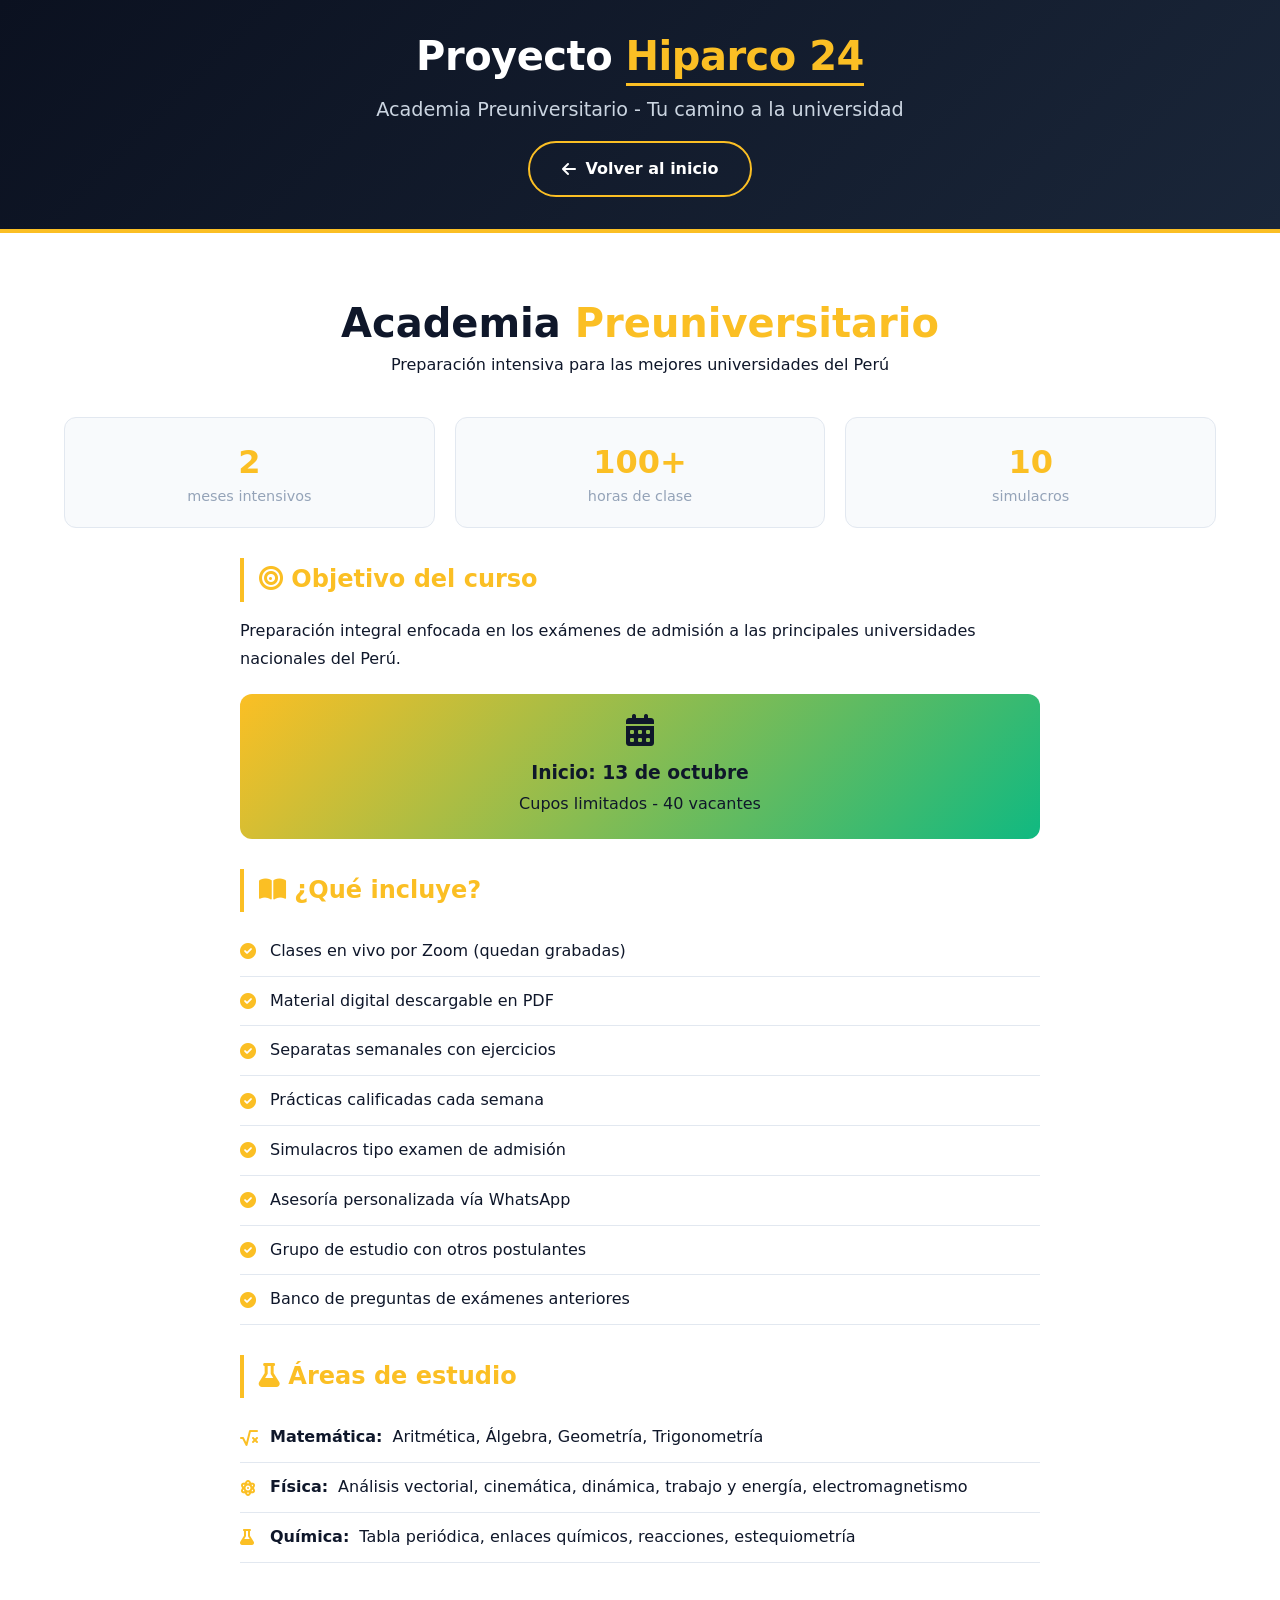
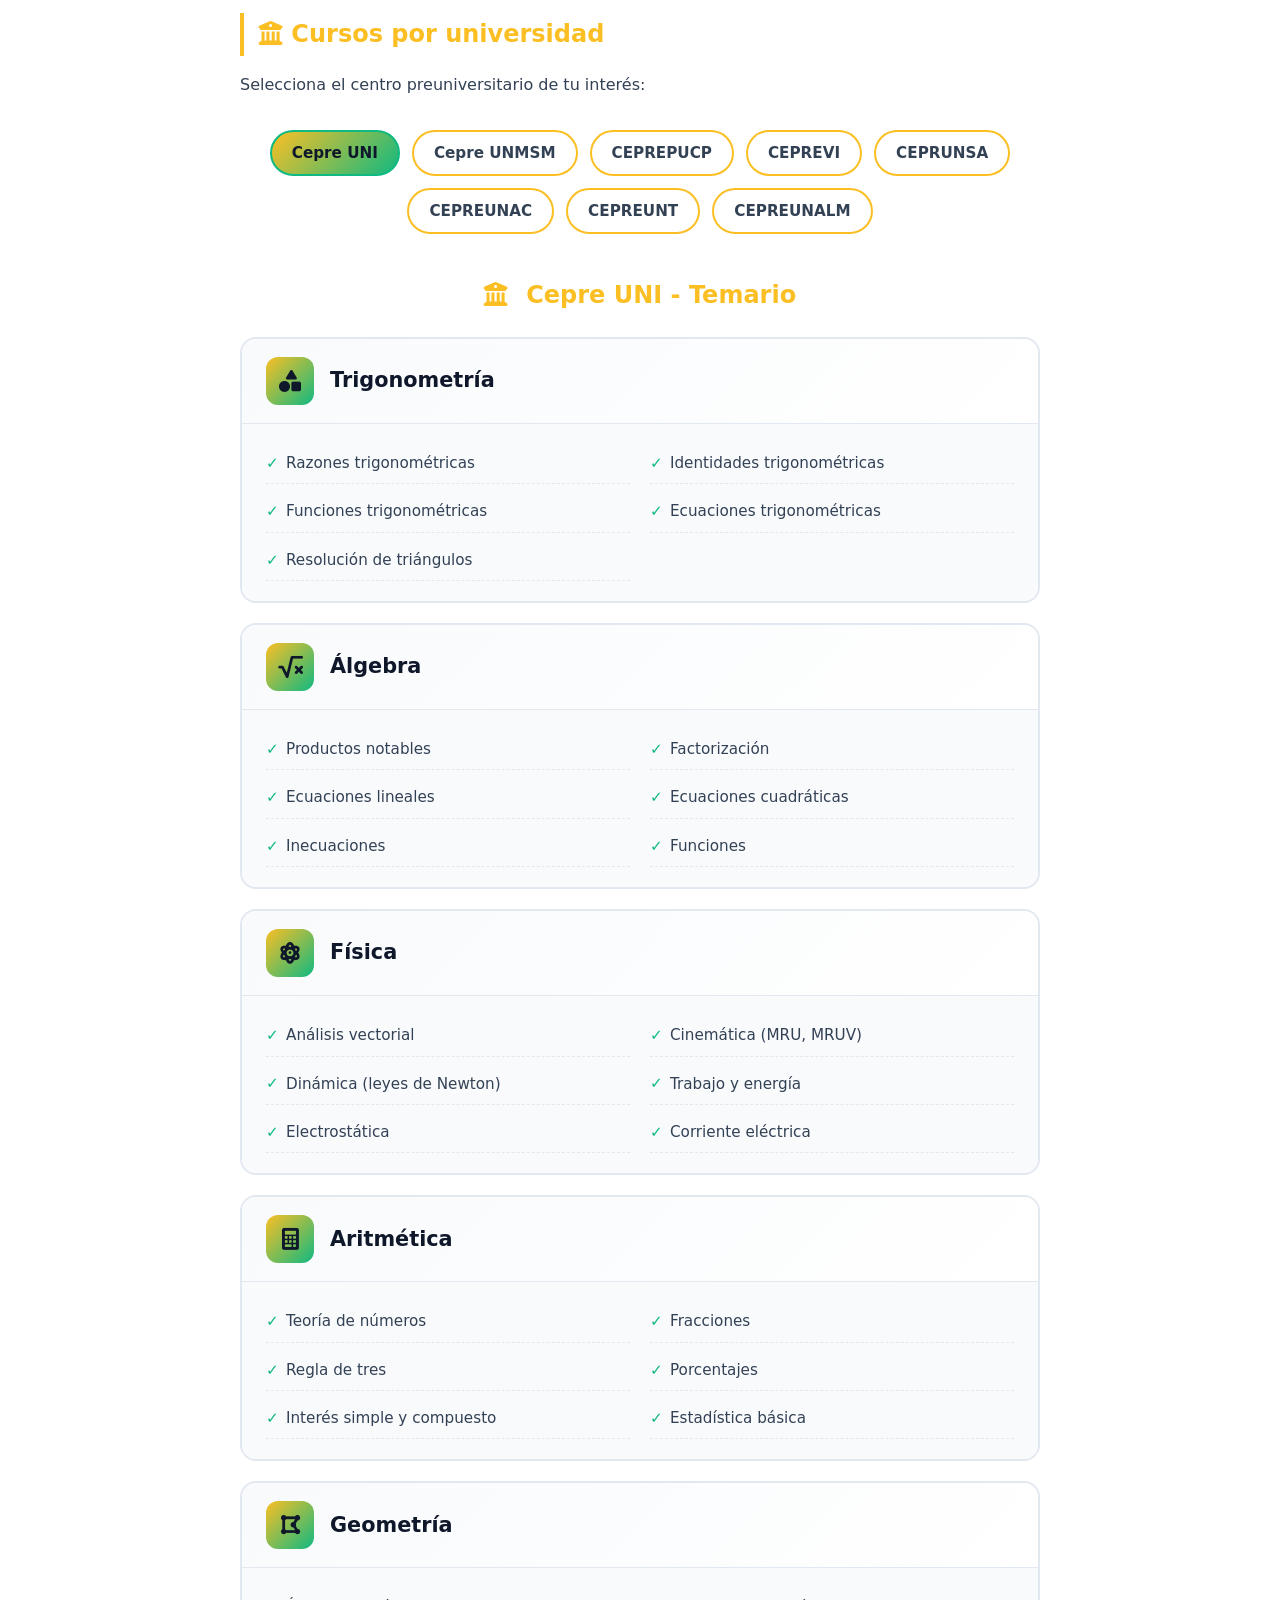
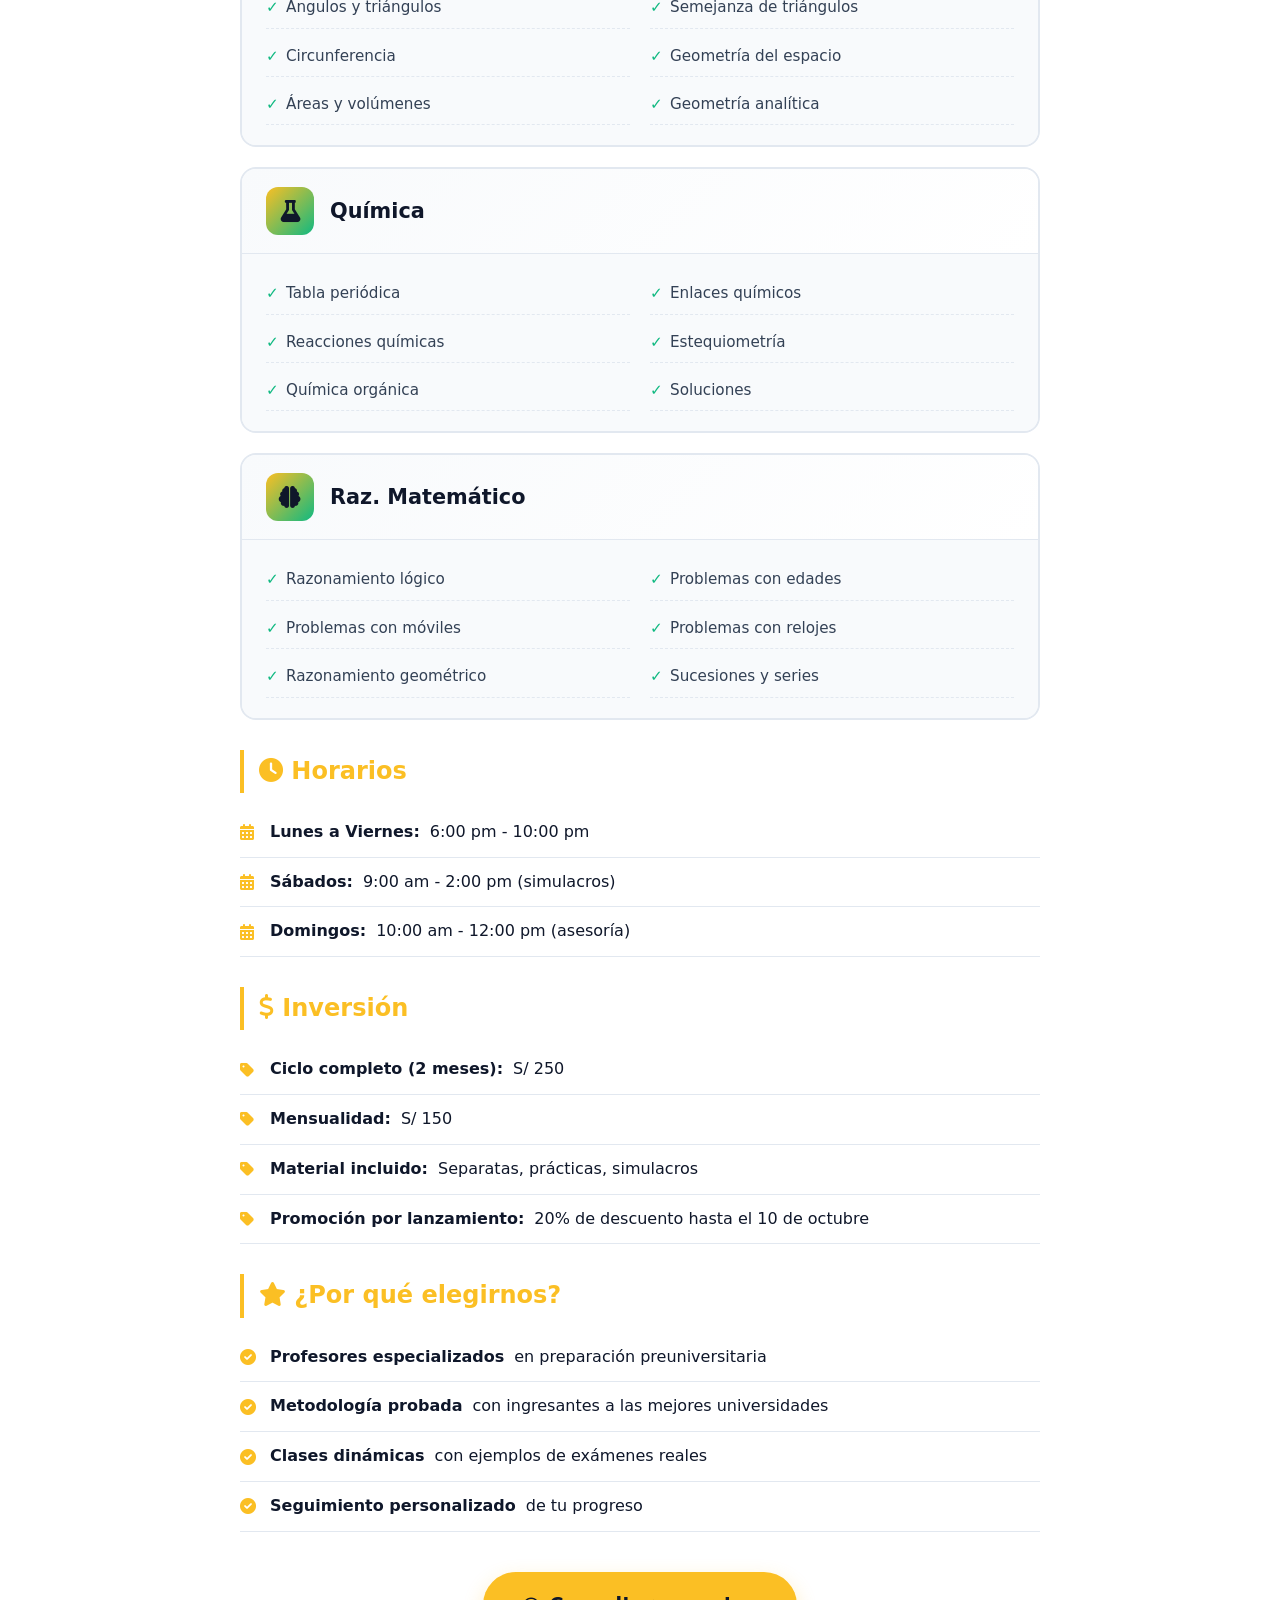
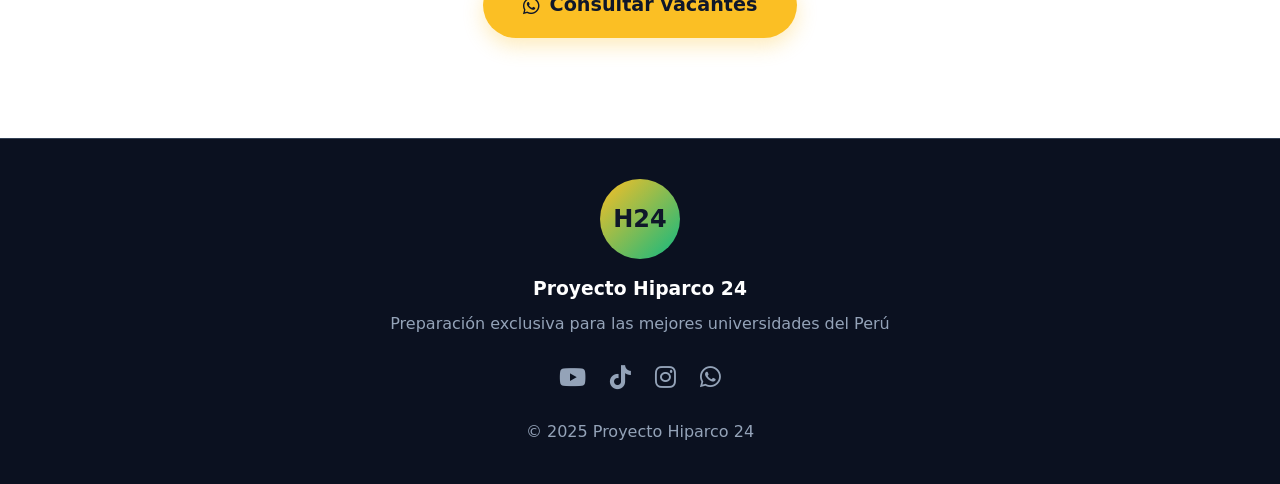
==== academia-preuniversitario.html @ 8dbaaee2 "Update academia-preuniversitario.html" ====
<!DOCTYPE html>
<html lang="es">
<head>
    <meta charset="UTF-8">
    <meta name="viewport" content="width=device-width, initial-scale=1.0">
    <title>Academia Preuniversitario - Proyecto Hiparco 24</title>
    <link rel="stylesheet" href="https://cdnjs.cloudflare.com/ajax/libs/font-awesome/6.0.0-beta3/css/all.min.css">
    <link rel="stylesheet" href="styles.css">
    <style>
        .course-detail {
            padding: 60px 0;
            background: white;
        }
        
        .course-header {
            text-align: center;
            margin-bottom: 40px;
        }
        
        .course-header h1 {
            font-size: 2.5rem;
            color: var(--dark-bg);
        }
        
        .course-header h1 span {
            color: var(--primary);
        }
        
        .course-content {
            max-width: 800px;
            margin: 0 auto;
            line-height: 1.8;
        }
        
        .course-content h2 {
            color: var(--primary);
            margin: 30px 0 15px;
            border-left: 4px solid var(--primary);
            padding-left: 15px;
        }
        
        .course-content ul {
            list-style: none;
            padding: 0;
        }
        
        .course-content li {
            padding: 10px 0;
            border-bottom: 1px solid var(--border);
            display: flex;
            align-items: center;
            gap: 10px;
        }
        
        .course-content li i {
            color: var(--primary);
            width: 20px;
        }
        
        .stats-grid {
            display: grid;
            grid-template-columns: repeat(3, 1fr);
            gap: 20px;
            margin: 30px 0;
            text-align: center;
        }
        
        .stat-item {
            background: var(--light-bg);
            padding: 20px;
            border-radius: 12px;
            border: 1px solid var(--border);
        }
        
        .stat-number {
            font-size: 2rem;
            font-weight: 700;
            color: var(--primary);
        }
        
        .stat-label {
            color: var(--text-light);
            font-size: 0.9rem;
        }
        
        .highlight-box {
            background: linear-gradient(135deg, var(--primary) 0%, var(--secondary) 100%);
            color: var(--dark-bg);
            padding: 20px;
            border-radius: 12px;
            margin: 20px 0;
            text-align: center;
        }
        
        .highlight-box i {
            font-size: 2rem;
            margin-bottom: 10px;
        }

        /* ===== BOTONES DE UNIVERSIDADES ===== */
        .university-tabs {
            display: flex;
            flex-wrap: wrap;
            justify-content: center;
            gap: 12px;
            margin-bottom: 40px;
        }

        .uni-btn {
            background: transparent;
            border: 2px solid var(--primary);
            color: var(--text-dark);
            padding: 12px 20px;
            border-radius: 40px;
            font-weight: 600;
            font-size: 0.95rem;
            cursor: pointer;
            transition: var(--transition);
        }

        .uni-btn:hover {
            background: var(--primary);
            color: var(--dark-bg);
            transform: translateY(-2px);
        }

        .uni-btn.active {
            background: linear-gradient(135deg, var(--primary), var(--secondary));
            border-color: var(--secondary);
            color: var(--dark-bg);
        }

        /* ===== CONTENEDORES DE CURSOS POR UNIVERSIDAD ===== */
        .cursos-uni {
            display: none;
        }

        .cursos-uni.active {
            display: block;
            animation: fadeIn 0.5s ease;
        }

        @keyframes fadeIn {
            from { opacity: 0; transform: translateY(10px); }
            to { opacity: 1; transform: translateY(0); }
        }

        .uni-title {
            color: var(--primary);
            margin-bottom: 20px;
            font-size: 1.5rem;
            text-align: center;
        }

        .uni-title i {
            margin-right: 10px;
        }

        /* ===== ESTILOS PARA CURSOS EXPANDIDOS (SIN HOVER) ===== */
        .curso-expandido {
            background: white;
            border-radius: 16px;
            margin-bottom: 20px;
            border: 2px solid var(--border);
            overflow: hidden;
            transition: var(--transition);
        }

        .curso-expandido:hover {
            border-color: var(--primary);
            box-shadow: 0 10px 15px -3px rgba(251, 191, 36, 0.2);
        }

        .curso-header {
            background: linear-gradient(135deg, var(--light-bg), white);
            padding: 18px 24px;
            display: flex;
            align-items: center;
            gap: 16px;
            border-bottom: 1px solid var(--border);
        }

        .curso-header .curso-icon {
            background: linear-gradient(135deg, var(--primary), var(--secondary));
            color: var(--dark-bg);
            width: 48px;
            height: 48px;
            border-radius: 12px;
            display: flex;
            align-items: center;
            justify-content: center;
            font-size: 22px;
        }

        .curso-header h4 {
            font-size: 1.3rem;
            font-weight: 700;
            color: var(--dark-bg);
            margin: 0;
            flex-grow: 1;
        }

        .temas-lista {
            padding: 20px 24px;
            background: var(--light-bg);
        }

        .temas-lista ul {
            display: grid;
            grid-template-columns: repeat(auto-fill, minmax(250px, 1fr));
            gap: 8px 20px;
            list-style: none;
            padding: 0;
            margin: 0;
        }

        .temas-lista li {
            padding: 6px 0;
            color: var(--text-dark);
            font-size: 0.95rem;
            border-bottom: 1px dashed var(--border);
            position: relative;
            padding-left: 20px;
        }

        .temas-lista li::before {
            content: "✓";
            color: var(--secondary);
            position: absolute;
            left: 0;
            font-weight: bold;
        }

        .temas-lista li:hover {
            color: var(--primary);
            padding-left: 25px;
        }

        /* Responsive */
        @media (max-width: 768px) {
            .temas-lista ul {
                grid-template-columns: 1fr;
            }
            
            .curso-header {
                padding: 15px 18px;
            }
            
            .curso-header h4 {
                font-size: 1.1rem;
            }
            
            .uni-btn {
                padding: 8px 12px;
                font-size: 0.85rem;
            }
        }
    </style>
</head>
<body>
    <header class="header">
        <div class="container header-content">
            <h1>Proyecto <span>Hiparco 24</span></h1>
            <p>Academia Preuniversitario - Tu camino a la universidad</p>
            <a href="index.html" class="btn btn-outline"><i class="fas fa-arrow-left"></i> Volver al inicio</a>
        </div>
    </header>

    <section class="course-detail">
        <div class="container">
            <div class="course-header">
                <h1>Academia <span>Preuniversitario</span></h1>
                <p>Preparación intensiva para las mejores universidades del Perú</p>
            </div>
            
            <div class="stats-grid">
                <div class="stat-item">
                    <div class="stat-number">2</div>
                    <div class="stat-label">meses intensivos</div>
                </div>
                <div class="stat-item">
                    <div class="stat-number">100+</div>
                    <div class="stat-label">horas de clase</div>
                </div>
                <div class="stat-item">
                    <div class="stat-number">10</div>
                    <div class="stat-label">simulacros</div>
                </div>
            </div>
            
            <div class="course-content">
                <h2><i class="fas fa-bullseye"></i> Objetivo del curso</h2>
                <p>Preparación integral enfocada en los exámenes de admisión a las principales universidades nacionales del Perú.</p>
                
                <div class="highlight-box">
                    <i class="fas fa-calendar-alt"></i>
                    <h3>Inicio: 13 de octubre</h3>
                    <p>Cupos limitados - 40 vacantes</p>
                </div>
                
                <h2><i class="fas fa-book-open"></i> ¿Qué incluye?</h2>
                <ul>
                    <li><i class="fas fa-check-circle"></i> Clases en vivo por Zoom (quedan grabadas)</li>
                    <li><i class="fas fa-check-circle"></i> Material digital descargable en PDF</li>
                    <li><i class="fas fa-check-circle"></i> Separatas semanales con ejercicios</li>
                    <li><i class="fas fa-check-circle"></i> Prácticas calificadas cada semana</li>
                    <li><i class="fas fa-check-circle"></i> Simulacros tipo examen de admisión</li>
                    <li><i class="fas fa-check-circle"></i> Asesoría personalizada vía WhatsApp</li>
                    <li><i class="fas fa-check-circle"></i> Grupo de estudio con otros postulantes</li>
                    <li><i class="fas fa-check-circle"></i> Banco de preguntas de exámenes anteriores</li>
                </ul>
                
                <h2><i class="fas fa-flask"></i> Áreas de estudio</h2>
                <ul>
                    <li><i class="fas fa-square-root-alt"></i> <strong>Matemática:</strong> Aritmética, Álgebra, Geometría, Trigonometría</li>
                    <li><i class="fas fa-atom"></i> <strong>Física:</strong> Análisis vectorial, cinemática, dinámica, trabajo y energía, electromagnetismo</li>
                    <li><i class="fas fa-flask"></i> <strong>Química:</strong> Tabla periódica, enlaces químicos, reacciones, estequiometría</li>
                </ul>

                <!-- ===== CURSOS POR UNIVERSIDAD ===== -->
                <h2 style="margin-top: 50px;"><i class="fas fa-university"></i> Cursos por <span style="color: var(--primary);">universidad</span></h2>
                <p style="margin-bottom: 30px; color: var(--text-dark);">Selecciona el centro preuniversitario de tu interés:</p>

                <!-- Botones de universidades -->
                <div class="university-tabs">
                    <button class="uni-btn active" data-uni="uni">Cepre UNI</button>
                    <button class="uni-btn" data-uni="unsmsm">Cepre UNMSM</button>
                    <button class="uni-btn" data-uni="pucp">CEPREPUCP</button>
                    <button class="uni-btn" data-uni="vi">CEPREVI</button>
                    <button class="uni-btn" data-uni="unsa">CEPRUNSA</button>
                    <button class="uni-btn" data-uni="unac">CEPREUNAC</button>
                    <button class="uni-btn" data-uni="unt">CEPREUNT</button>
                    <button class="uni-btn" data-uni="unal">CEPREUNALM</button>
                </div>

                <!-- Contenedor de cursos generado por JavaScript -->
                <div id="cursos-container"></div>

                <!-- HORARIOS -->
                <h2><i class="fas fa-clock"></i> Horarios</h2>
                <ul>
                    <li><i class="fas fa-calendar-alt"></i> <strong>Lunes a Viernes:</strong> 6:00 pm - 10:00 pm</li>
                    <li><i class="fas fa-calendar-alt"></i> <strong>Sábados:</strong> 9:00 am - 2:00 pm (simulacros)</li>
                    <li><i class="fas fa-calendar-alt"></i> <strong>Domingos:</strong> 10:00 am - 12:00 pm (asesoría)</li>
                </ul>
                
                <h2><i class="fas fa-dollar-sign"></i> Inversión</h2>
                <ul>
                    <li><i class="fas fa-tag"></i> <strong>Ciclo completo (2 meses):</strong> S/ 250</li>
                    <li><i class="fas fa-tag"></i> <strong>Mensualidad:</strong> S/ 150</li>
                    <li><i class="fas fa-tag"></i> <strong>Material incluido:</strong> Separatas, prácticas, simulacros</li>
                    <li><i class="fas fa-tag"></i> <strong>Promoción por lanzamiento:</strong> 20% de descuento hasta el 10 de octubre</li>
                </ul>
                
                <h2><i class="fas fa-star"></i> ¿Por qué elegirnos?</h2>
                <ul>
                    <li><i class="fas fa-check-circle"></i> <strong>Profesores especializados</strong> en preparación preuniversitaria</li>
                    <li><i class="fas fa-check-circle"></i> <strong>Metodología probada</strong> con ingresantes a las mejores universidades</li>
                    <li><i class="fas fa-check-circle"></i> <strong>Clases dinámicas</strong> con ejemplos de exámenes reales</li>
                    <li><i class="fas fa-check-circle"></i> <strong>Seguimiento personalizado</strong> de tu progreso</li>
                </ul>
                
                <div style="text-align: center; margin: 40px 0;">
                    <a href="#" id="contactBtn" class="btn btn-primary" style="padding: 16px 40px; font-size: 1.2rem;">
                        <i class="fab fa-whatsapp"></i> Consultar vacantes
                    </a>
                </div>
            </div>
        </div>
    </section>

    <footer class="footer">
        <div class="container">
            <div class="footer-logo">H24</div>
            <h3 style="color: white; margin-bottom: 8px;">Proyecto Hiparco 24</h3>
            <p>Preparación exclusiva para las mejores universidades del Perú</p>
            <div class="social">
                <a href="https://www.youtube.com/@ProyectoHiparco24/featured" target="_blank"><i class="fab fa-youtube"></i></a>
                <a href="#"><i class="fab fa-tiktok"></i></a>
                <a href="#"><i class="fab fa-instagram"></i></a>
                <a href="#"><i class="fab fa-whatsapp"></i></a>
            </div>
            <p style="margin-top: 24px;">&copy; 2025 Proyecto Hiparco 24</p>
        </div>
    </footer>

    <script>
        // ===== DATOS DE LAS UNIVERSIDADES =====
const universidades = {
    uni: {
        nombre: "Cepre UNI",
        cursos: {
            trigonometria: [
                { nombre: "Razones trigonométricas", link: "" },
                { nombre: "Identidades trigonométricas", link: "" },
                { nombre: "Funciones trigonométricas", link: "" },
                { nombre: "Ecuaciones trigonométricas", link: "" },
                { nombre: "Resolución de triángulos", link: "" }
            ],
            algebra: [
                { nombre: "Productos notables", link: "" },
                { nombre: "Factorización", link: "" },
                { nombre: "Ecuaciones lineales", link: "" },
                { nombre: "Ecuaciones cuadráticas", link: "" },
                { nombre: "Inecuaciones", link: "" },
                { nombre: "Funciones", link: "" }
            ],
            fisica: [
                { nombre: "Análisis vectorial", link: "" },
                { nombre: "Cinemática (MRU, MRUV)", link: "" },
                { nombre: "Dinámica (leyes de Newton)", link: "" },
                { nombre: "Trabajo y energía", link: "" },
                { nombre: "Electrostática", link: "" },
                { nombre: "Corriente eléctrica", link: "" }
            ],
            aritmetica: [
                { nombre: "Teoría de números", link: "" },
                { nombre: "Fracciones", link: "" },
                { nombre: "Regla de tres", link: "" },
                { nombre: "Porcentajes", link: "" },
                { nombre: "Interés simple y compuesto", link: "" },
                { nombre: "Estadística básica", link: "" }
            ],
            geometria: [
                { nombre: "Ángulos y triángulos", link: "" },
                { nombre: "Semejanza de triángulos", link: "" },
                { nombre: "Circunferencia", link: "" },
                { nombre: "Geometría del espacio", link: "" },
                { nombre: "Áreas y volúmenes", link: "" },
                { nombre: "Geometría analítica", link: "" }
            ],
            quimica: [
                { nombre: "Tabla periódica", link: "" },
                { nombre: "Enlaces químicos", link: "" },
                { nombre: "Reacciones químicas", link: "" },
                { nombre: "Estequiometría", link: "" },
                { nombre: "Química orgánica", link: "" },
                { nombre: "Soluciones", link: "" }
            ],
            razonamiento: [
                { nombre: "Razonamiento lógico", link: "" },
                { nombre: "Problemas con edades", link: "" },
                { nombre: "Problemas con móviles", link: "" },
                { nombre: "Problemas con relojes", link: "" },
                { nombre: "Razonamiento geométrico", link: "" },
                { nombre: "Sucesiones y series", link: "" }
            ]
        }
    },
    unsmsm: {
        nombre: "Cepre UNMSM",
        cursos: {
            trigonometria: [
                { nombre: "Ángulo Trigonométrico", link: "https://youtu.be/07rkZDL_pdw?si=pCQdCNh847FSXtev" },
                { nombre: "Sistemas de medición angular", link: "https://chat.deepseek.com/a/chat/s/070c71c5-a737-495d-9d7d-77933408d8e6" },
                { nombre: "Conversión entre sistemas de medición angular", link: "" },
                { nombre: "Longitud de arco", link: "" },
                { nombre: "Área de un sector circular", link: "" },
                { nombre: "Número de vueltas de una rueda", link: "" },
                { nombre: "Poleas y engranajes", link: "" },
                { nombre: "Razones trigonométricas de ángulos agudos", link: "" },
                { nombre: "Resoluciones de triángulos rectángulos", link: "" },
                { nombre: "Área de una región triangular", link: "" },
                { nombre: "Razones Trigonométricas de ángulos notables", link: "" },
                { nombre: "Razones Trigonométricas de ángulos aproximados", link: "" },
                { nombre: "Propiedades de las Razones Trigonométricas", link: "" },
                { nombre: "Razones Trigonométricas de ángulos de cualquier magnitud", link: "" },
                { nombre: "Signos de las Razones Trigonométricas", link: "" },
                { nombre: "Propiedades de los Ángulos Coterminales", link: "" },
                { nombre: "Razones Trigonométricas de ángulos cuadrantales", link: "" },
                { nombre: "Reducción al primer cuadrante", link: "" },
                { nombre: "Razones Trigonométricas de ángulos negativos", link: "" },
                { nombre: "Razones Trigonométricas de ángulo doble", link: "" },
                { nombre: "Razones Trigonométricas de ángulo mitad", link: "" },
                { nombre: "Razones Trigonométricas de ángulo tiple", link: "" },
                { nombre: "Razones Trigonométricas de ángulos compuestos", link: "" },
                { nombre: "Transformaciones Trigonométricas", link: "" },
                { nombre: "Ecuaciones Trigonométricas", link: "" },
                { nombre: "Resolución de Triángulos Oblicuángulos", link: "" },
                { nombre: "Ángulos Verticales", link: "" },
                { nombre: "Ángulos Horizontales", link: "" },
                { nombre: "Puntos Cardinales", link: "" },
                { nombre: "Circunferencia Trigonométrica", link: "" },
                { nombre: "Ecuación de la Circunferencia", link: "" },
                { nombre: "Funciones Trigonométricas", link: "" },
                { nombre: "Funciones Trigonométricas Inversas", link: "" },
                { nombre: "Parábola", link: "" },
                { nombre: "Elipse", link: "" },
                { nombre: "Hipérbola", link: "" }
            ],
            algebra: [
                { nombre: "Leyes de Exponentes", link: "" },
                { nombre: "Expresiones Algebraicas", link: "" },
                { nombre: "Polinomios", link: "" },
                { nombre: "Potenciación", link: "" },
                { nombre: "Radicación", link: "" },
                { nombre: "Factorización", link: "" },
                { nombre: "Números Reales", link: "" },
                { nombre: "Racionalización", link: "" },
                { nombre: "Productos Notables", link: "" },
                { nombre: "División de Polinomios", link: "" },
                { nombre: "Teorema del Residuo", link: "" },
                { nombre: "Ecuaciones de Primer Grado", link: "" },
                { nombre: "Sistema de Ecuaciones Lineales", link: "" },
                { nombre: "Planteo de Ecuaciones de Primer Grado", link: "" },
                { nombre: "Ecuaciones de Segundo Grado", link: "" },
                { nombre: "Planteo de Ecuaciones de Segundo Grado", link: "" },
                { nombre: "Inecuaciones Lineales", link: "" },
                { nombre: "Inecuaciones de segundo grado", link: "" },
                { nombre: "Sistema de Ecuaciones Lineales de 2 variables", link: "" },
                { nombre: "Valor Absoluto", link: "" },
                { nombre: "Cocientes Notables", link: "" },
                { nombre: "Ecuaciones polinómicas", link: "" },
                { nombre: "Matrices", link: "" },
                { nombre: "Determinantes", link: "" },
                { nombre: "Método de Cramer", link: "" },
                { nombre: "Sistema de Ecuaciones Lineales de 3 variables", link: "" },
                { nombre: "Inecuaciones de Grado Superior", link: "" },
                { nombre: "Inecuaciones Fraccionarias", link: "" },
                { nombre: "Logaritmos", link: "" },
                { nombre: "Sistemas de Ecuaciones No Lineales", link: "" },
                { nombre: "Ecuaciones e inecuaciones logarítmicas", link: "" },
                { nombre: "Ecuaciones e inecuaciones exponenciales", link: "" },
                { nombre: "Programación Lineal", link: "" },
                { nombre: "Relaciones", link: "" },
                { nombre: "Funciones", link: "" },
                { nombre: "Números Complejos", link: "" }
            ],
            fisica: [
                { nombre: "Análisis vectorial", link: "" },
                { nombre: "Cinemática (MRU, MRUV)", link: "" },
                { nombre: "Dinámica (leyes de Newton)", link: "" },
                { nombre: "Trabajo y energía", link: "" },
                { nombre: "Electrostática", link: "" },
                { nombre: "Corriente eléctrica", link: "" }
            ],
            aritmetica: [
                { nombre: "Teoría de números", link: "" },
                { nombre: "Fracciones", link: "" },
                { nombre: "Regla de tres", link: "" },
                { nombre: "Porcentajes", link: "" },
                { nombre: "Interés simple y compuesto", link: "" },
                { nombre: "Estadística básica", link: "" }
            ],
            geometria: [
                { nombre: "Ángulos y triángulos", link: "" },
                { nombre: "Semejanza de triángulos", link: "" },
                { nombre: "Circunferencia", link: "" },
                { nombre: "Geometría del espacio", link: "" },
                { nombre: "Áreas y volúmenes", link: "" },
                { nombre: "Geometría analítica", link: "" }
            ],
            quimica: [
                { nombre: "Tabla periódica", link: "" },
                { nombre: "Enlaces químicos", link: "" },
                { nombre: "Reacciones químicas", link: "" },
                { nombre: "Estequiometría", link: "" },
                { nombre: "Química orgánica", link: "" },
                { nombre: "Soluciones", link: "" }
            ],
            razonamiento: [
                { nombre: "Razonamiento lógico", link: "" },
                { nombre: "Problemas con edades", link: "" },
                { nombre: "Problemas con móviles", link: "" },
                { nombre: "Problemas con relojes", link: "" },
                { nombre: "Razonamiento geométrico", link: "" },
                { nombre: "Sucesiones y series", link: "" }
            ]
        }
    },
    pucp: {
        nombre: "CEPREPUCP",
        cursos: {
            trigonometria: [
                { nombre: "Razones trigonométricas", link: "" },
                { nombre: "Identidades trigonométricas", link: "" },
                { nombre: "Funciones trigonométricas", link: "" },
                { nombre: "Ecuaciones trigonométricas", link: "" },
                { nombre: "Resolución de triángulos", link: "" }
            ],
            algebra: [
                { nombre: "Productos notables", link: "" },
                { nombre: "Factorización", link: "" },
                { nombre: "Ecuaciones lineales", link: "" },
                { nombre: "Ecuaciones cuadráticas", link: "" },
                { nombre: "Inecuaciones", link: "" },
                { nombre: "Funciones", link: "" }
            ],
            fisica: [
                { nombre: "Análisis vectorial", link: "" },
                { nombre: "Cinemática (MRU, MRUV)", link: "" },
                { nombre: "Dinámica (leyes de Newton)", link: "" },
                { nombre: "Trabajo y energía", link: "" },
                { nombre: "Electrostática", link: "" },
                { nombre: "Corriente eléctrica", link: "" }
            ],
            aritmetica: [
                { nombre: "Teoría de números", link: "" },
                { nombre: "Fracciones", link: "" },
                { nombre: "Regla de tres", link: "" },
                { nombre: "Porcentajes", link: "" },
                { nombre: "Interés simple y compuesto", link: "" },
                { nombre: "Estadística básica", link: "" }
            ],
            geometria: [
                { nombre: "Ángulos y triángulos", link: "" },
                { nombre: "Semejanza de triángulos", link: "" },
                { nombre: "Circunferencia", link: "" },
                { nombre: "Geometría del espacio", link: "" },
                { nombre: "Áreas y volúmenes", link: "" },
                { nombre: "Geometría analítica", link: "" }
            ],
            quimica: [
                { nombre: "Tabla periódica", link: "" },
                { nombre: "Enlaces químicos", link: "" },
                { nombre: "Reacciones químicas", link: "" },
                { nombre: "Estequiometría", link: "" },
                { nombre: "Química orgánica", link: "" },
                { nombre: "Soluciones", link: "" }
            ],
            razonamiento: [
                { nombre: "Razonamiento lógico", link: "" },
                { nombre: "Problemas con edades", link: "" },
                { nombre: "Problemas con móviles", link: "" },
                { nombre: "Problemas con relojes", link: "" },
                { nombre: "Razonamiento geométrico", link: "" },
                { nombre: "Sucesiones y series", link: "" }
            ]
        }
    },
    vi: {
        nombre: "CEPREVI",
        cursos: {
            trigonometria: [
                { nombre: "Razones trigonométricas", link: "" },
                { nombre: "Identidades trigonométricas", link: "" },
                { nombre: "Funciones trigonométricas", link: "" },
                { nombre: "Ecuaciones trigonométricas", link: "" },
                { nombre: "Resolución de triángulos", link: "" }
            ],
            algebra: [
                { nombre: "Productos notables", link: "" },
                { nombre: "Factorización", link: "" },
                { nombre: "Ecuaciones lineales", link: "" },
                { nombre: "Ecuaciones cuadráticas", link: "" },
                { nombre: "Inecuaciones", link: "" },
                { nombre: "Funciones", link: "" }
            ],
            fisica: [
                { nombre: "Análisis vectorial", link: "" },
                { nombre: "Cinemática (MRU, MRUV)", link: "" },
                { nombre: "Dinámica (leyes de Newton)", link: "" },
                { nombre: "Trabajo y energía", link: "" },
                { nombre: "Electrostática", link: "" },
                { nombre: "Corriente eléctrica", link: "" }
            ],
            aritmetica: [
                { nombre: "Teoría de números", link: "" },
                { nombre: "Fracciones", link: "" },
                { nombre: "Regla de tres", link: "" },
                { nombre: "Porcentajes", link: "" },
                { nombre: "Interés simple y compuesto", link: "" },
                { nombre: "Estadística básica", link: "" }
            ],
            geometria: [
                { nombre: "Ángulos y triángulos", link: "" },
                { nombre: "Semejanza de triángulos", link: "" },
                { nombre: "Circunferencia", link: "" },
                { nombre: "Geometría del espacio", link: "" },
                { nombre: "Áreas y volúmenes", link: "" },
                { nombre: "Geometría analítica", link: "" }
            ],
            quimica: [
                { nombre: "Tabla periódica", link: "" },
                { nombre: "Enlaces químicos", link: "" },
                { nombre: "Reacciones químicas", link: "" },
                { nombre: "Estequiometría", link: "" },
                { nombre: "Química orgánica", link: "" },
                { nombre: "Soluciones", link: "" }
            ],
            razonamiento: [
                { nombre: "Razonamiento lógico", link: "" },
                { nombre: "Problemas con edades", link: "" },
                { nombre: "Problemas con móviles", link: "" },
                { nombre: "Problemas con relojes", link: "" },
                { nombre: "Razonamiento geométrico", link: "" },
                { nombre: "Sucesiones y series", link: "" }
            ]
        }
    },
    unsa: {
        nombre: "CEPRUNSA",
        cursos: {
            trigonometria: [
                { nombre: "Razones trigonométricas", link: "" },
                { nombre: "Identidades trigonométricas", link: "" },
                { nombre: "Funciones trigonométricas", link: "" },
                { nombre: "Ecuaciones trigonométricas", link: "" },
                { nombre: "Resolución de triángulos", link: "" }
            ],
            algebra: [
                { nombre: "Productos notables", link: "" },
                { nombre: "Factorización", link: "" },
                { nombre: "Ecuaciones lineales", link: "" },
                { nombre: "Ecuaciones cuadráticas", link: "" },
                { nombre: "Inecuaciones", link: "" },
                { nombre: "Funciones", link: "" }
            ],
            fisica: [
                { nombre: "Análisis vectorial", link: "" },
                { nombre: "Cinemática (MRU, MRUV)", link: "" },
                { nombre: "Dinámica (leyes de Newton)", link: "" },
                { nombre: "Trabajo y energía", link: "" },
                { nombre: "Electrostática", link: "" },
                { nombre: "Corriente eléctrica", link: "" }
            ],
            aritmetica: [
                { nombre: "Teoría de números", link: "" },
                { nombre: "Fracciones", link: "" },
                { nombre: "Regla de tres", link: "" },
                { nombre: "Porcentajes", link: "" },
                { nombre: "Interés simple y compuesto", link: "" },
                { nombre: "Estadística básica", link: "" }
            ],
            geometria: [
                { nombre: "Ángulos y triángulos", link: "" },
                { nombre: "Semejanza de triángulos", link: "" },
                { nombre: "Circunferencia", link: "" },
                { nombre: "Geometría del espacio", link: "" },
                { nombre: "Áreas y volúmenes", link: "" },
                { nombre: "Geometría analítica", link: "" }
            ],
            quimica: [
                { nombre: "Tabla periódica", link: "" },
                { nombre: "Enlaces químicos", link: "" },
                { nombre: "Reacciones químicas", link: "" },
                { nombre: "Estequiometría", link: "" },
                { nombre: "Química orgánica", link: "" },
                { nombre: "Soluciones", link: "" }
            ],
            razonamiento: [
                { nombre: "Razonamiento lógico", link: "" },
                { nombre: "Problemas con edades", link: "" },
                { nombre: "Problemas con móviles", link: "" },
                { nombre: "Problemas con relojes", link: "" },
                { nombre: "Razonamiento geométrico", link: "" },
                { nombre: "Sucesiones y series", link: "" }
            ]
        }
    },
    unac: {
        nombre: "CEPREUNAC",
        cursos: {
            trigonometria: [
                { nombre: "Razones trigonométricas", link: "" },
                { nombre: "Identidades trigonométricas", link: "" },
                { nombre: "Funciones trigonométricas", link: "" },
                { nombre: "Ecuaciones trigonométricas", link: "" },
                { nombre: "Resolución de triángulos", link: "" }
            ],
            algebra: [
                { nombre: "Productos notables", link: "" },
                { nombre: "Factorización", link: "" },
                { nombre: "Ecuaciones lineales", link: "" },
                { nombre: "Ecuaciones cuadráticas", link: "" },
                { nombre: "Inecuaciones", link: "" },
                { nombre: "Funciones", link: "" }
            ],
            fisica: [
                { nombre: "Análisis vectorial", link: "" },
                { nombre: "Cinemática (MRU, MRUV)", link: "" },
                { nombre: "Dinámica (leyes de Newton)", link: "" },
                { nombre: "Trabajo y energía", link: "" },
                { nombre: "Electrostática", link: "" },
                { nombre: "Corriente eléctrica", link: "" }
            ],
            aritmetica: [
                { nombre: "Teoría de números", link: "" },
                { nombre: "Fracciones", link: "" },
                { nombre: "Regla de tres", link: "" },
                { nombre: "Porcentajes", link: "" },
                { nombre: "Interés simple y compuesto", link: "" },
                { nombre: "Estadística básica", link: "" }
            ],
            geometria: [
                { nombre: "Ángulos y triángulos", link: "" },
                { nombre: "Semejanza de triángulos", link: "" },
                { nombre: "Circunferencia", link: "" },
                { nombre: "Geometría del espacio", link: "" },
                { nombre: "Áreas y volúmenes", link: "" },
                { nombre: "Geometría analítica", link: "" }
            ],
            quimica: [
                { nombre: "Tabla periódica", link: "" },
                { nombre: "Enlaces químicos", link: "" },
                { nombre: "Reacciones químicas", link: "" },
                { nombre: "Estequiometría", link: "" },
                { nombre: "Química orgánica", link: "" },
                { nombre: "Soluciones", link: "" }
            ],
            razonamiento: [
                { nombre: "Razonamiento lógico", link: "" },
                { nombre: "Problemas con edades", link: "" },
                { nombre: "Problemas con móviles", link: "" },
                { nombre: "Problemas con relojes", link: "" },
                { nombre: "Razonamiento geométrico", link: "" },
                { nombre: "Sucesiones y series", link: "" }
            ]
        }
    },
    unt: {
        nombre: "CEPREUNT",
        cursos: {
            trigonometria: [
                { nombre: "Razones trigonométricas", link: "" },
                { nombre: "Identidades trigonométricas", link: "" },
                { nombre: "Funciones trigonométricas", link: "" },
                { nombre: "Ecuaciones trigonométricas", link: "" },
                { nombre: "Resolución de triángulos", link: "" }
            ],
            algebra: [
                { nombre: "Productos notables", link: "" },
                { nombre: "Factorización", link: "" },
                { nombre: "Ecuaciones lineales", link: "" },
                { nombre: "Ecuaciones cuadráticas", link: "" },
                { nombre: "Inecuaciones", link: "" },
                { nombre: "Funciones", link: "" }
            ],
            fisica: [
                { nombre: "Análisis vectorial", link: "" },
                { nombre: "Cinemática (MRU, MRUV)", link: "" },
                { nombre: "Dinámica (leyes de Newton)", link: "" },
                { nombre: "Trabajo y energía", link: "" },
                { nombre: "Electrostática", link: "" },
                { nombre: "Corriente eléctrica", link: "" }
            ],
            aritmetica: [
                { nombre: "Teoría de números", link: "" },
                { nombre: "Fracciones", link: "" },
                { nombre: "Regla de tres", link: "" },
                { nombre: "Porcentajes", link: "" },
                { nombre: "Interés simple y compuesto", link: "" },
                { nombre: "Estadística básica", link: "" }
            ],
            geometria: [
                { nombre: "Ángulos y triángulos", link: "" },
                { nombre: "Semejanza de triángulos", link: "" },
                { nombre: "Circunferencia", link: "" },
                { nombre: "Geometría del espacio", link: "" },
                { nombre: "Áreas y volúmenes", link: "" },
                { nombre: "Geometría analítica", link: "" }
            ],
            quimica: [
                { nombre: "Tabla periódica", link: "" },
                { nombre: "Enlaces químicos", link: "" },
                { nombre: "Reacciones químicas", link: "" },
                { nombre: "Estequiometría", link: "" },
                { nombre: "Química orgánica", link: "" },
                { nombre: "Soluciones", link: "" }
            ],
            razonamiento: [
                { nombre: "Razonamiento lógico", link: "" },
                { nombre: "Problemas con edades", link: "" },
                { nombre: "Problemas con móviles", link: "" },
                { nombre: "Problemas con relojes", link: "" },
                { nombre: "Razonamiento geométrico", link: "" },
                { nombre: "Sucesiones y series", link: "" }
            ]
        }
    },
    unal: {
        nombre: "CEPREUNALM",
        cursos: {
            trigonometria: [
                { nombre: "Razones trigonométricas", link: "" },
                { nombre: "Identidades trigonométricas", link: "" },
                { nombre: "Funciones trigonométricas", link: "" },
                { nombre: "Ecuaciones trigonométricas", link: "" },
                { nombre: "Resolución de triángulos", link: "" }
            ],
            algebra: [
                { nombre: "Productos notables", link: "" },
                { nombre: "Factorización", link: "" },
                { nombre: "Ecuaciones lineales", link: "" },
                { nombre: "Ecuaciones cuadráticas", link: "" },
                { nombre: "Inecuaciones", link: "" },
                { nombre: "Funciones", link: "" }
            ],
            fisica: [
                { nombre: "Análisis vectorial", link: "" },
                { nombre: "Cinemática (MRU, MRUV)", link: "" },
                { nombre: "Dinámica (leyes de Newton)", link: "" },
                { nombre: "Trabajo y energía", link: "" },
                { nombre: "Electrostática", link: "" },
                { nombre: "Corriente eléctrica", link: "" }
            ],
            aritmetica: [
                { nombre: "Teoría de números", link: "" },
                { nombre: "Fracciones", link: "" },
                { nombre: "Regla de tres", link: "" },
                { nombre: "Porcentajes", link: "" },
                { nombre: "Interés simple y compuesto", link: "" },
                { nombre: "Estadística básica", link: "" }
            ],
            geometria: [
                { nombre: "Ángulos y triángulos", link: "" },
                { nombre: "Semejanza de triángulos", link: "" },
                { nombre: "Circunferencia", link: "" },
                { nombre: "Geometría del espacio", link: "" },
                { nombre: "Áreas y volúmenes", link: "" },
                { nombre: "Geometría analítica", link: "" }
            ],
            quimica: [
                { nombre: "Tabla periódica", link: "" },
                { nombre: "Enlaces químicos", link: "" },
                { nombre: "Reacciones químicas", link: "" },
                { nombre: "Estequiometría", link: "" },
                { nombre: "Química orgánica", link: "" },
                { nombre: "Soluciones", link: "" }
            ],
            razonamiento: [
                { nombre: "Razonamiento lógico", link: "" },
                { nombre: "Problemas con edades", link: "" },
                { nombre: "Problemas con móviles", link: "" },
                { nombre: "Problemas con relojes", link: "" },
                { nombre: "Razonamiento geométrico", link: "" },
                { nombre: "Sucesiones y series", link: "" }
            ]
        }
    }
};

// ===== FUNCIÓN PARA GENERAR HTML =====
function generarHTMLUniversidad(id) {
    const uni = universidades[id];
    if (!uni) return '';
    
    let html = `<div class="cursos-uni ${id === 'uni' ? 'active' : ''}" id="cursos-${id}">`;
    html += `<h3 class="uni-title"><i class="fas fa-university"></i> ${uni.nombre} - Temario</h3>`;
    
    const cursos = [
        { key: 'trigonometria', icono: 'fa-shapes', nombre: 'Trigonometría' },
        { key: 'algebra', icono: 'fa-square-root-alt', nombre: 'Álgebra' },
        { key: 'fisica', icono: 'fa-atom', nombre: 'Física' },
        { key: 'aritmetica', icono: 'fa-calculator', nombre: 'Aritmética' },
        { key: 'geometria', icono: 'fa-draw-polygon', nombre: 'Geometría' },
        { key: 'quimica', icono: 'fa-flask', nombre: 'Química' },
        { key: 'razonamiento', icono: 'fa-brain', nombre: 'Raz. Matemático' }
    ];
    
    cursos.forEach(curso => {
        if (uni.cursos[curso.key]) {
            html += `
                <div class="curso-expandido">
                    <div class="curso-header">
                        <div class="curso-icon"><i class="fas ${curso.icono}"></i></div>
                        <h4>${curso.nombre}</h4>
                    </div>
                    <div class="temas-lista">
                        <ul>
                            ${uni.cursos[curso.key].map(tema => {
                                return `<li>${tema.nombre}</li>`;
                            }).join('')}
                        </ul>
                    </div>
                </div>
            `;
        }
    });
    
    html += '</div>';
    return html;
}

// ===== CARGAR UNIVERSIDADES AL INICIAR =====
document.addEventListener('DOMContentLoaded', function() {
    const container = document.getElementById('cursos-container');
    let htmlCompleto = '';
    
    // Generar HTML para cada universidad
    htmlCompleto += generarHTMLUniversidad('uni');
    htmlCompleto += generarHTMLUniversidad('unsmsm');
    htmlCompleto += generarHTMLUniversidad('pucp');
    htmlCompleto += generarHTMLUniversidad('vi');
    htmlCompleto += generarHTMLUniversidad('unsa');
    htmlCompleto += generarHTMLUniversidad('unac');
    htmlCompleto += generarHTMLUniversidad('unt');
    htmlCompleto += generarHTMLUniversidad('unal');
    
    container.innerHTML = htmlCompleto;
    
    // Funcionalidad de los botones de universidades
    const uniBtns = document.querySelectorAll('.uni-btn');
    const cursosUni = document.querySelectorAll('.cursos-uni');
    
    uniBtns.forEach(btn => {
        btn.addEventListener('click', function() {
            uniBtns.forEach(b => b.classList.remove('active'));
            this.classList.add('active');
            
            cursosUni.forEach(c => c.classList.remove('active'));
            
            const uni = this.getAttribute('data-uni');
            const contenedor = document.getElementById(`cursos-${uni}`);
            if (contenedor) {
                contenedor.classList.add('active');
            }
        });
    });
});
    </script>

    <script src="script.js"></script>
</body>
</html>
---- styles.css ----
/* ===== VARIABLES GLOBALES ===== */
:root {
    --primary: #FBBF24;      /* Dorado principal */
    --primary-dark: #F59E0B;  /* Dorado oscuro */
    --secondary: #10B981;     /* Verde principal */
    --secondary-dark: #059669; /* Verde oscuro */
    --dark-bg: #0f172a;
    --darker-bg: #0b1120;
    --card-bg: #1e293b;
    --light-bg: #f8fafc;
    --text-light: #94a3b8;
    --text-dark: #334155;
    --border: #e2e8f0;
    --border-dark: #334155;
    --shadow-sm: 0 4px 6px -2px rgba(0, 0, 0, 0.05);
    --shadow-md: 0 20px 25px -5px rgba(0, 0, 0, 0.05);
    --shadow-lg: 0 20px 25px -5px rgba(251, 191, 36, 0.2);  /* Dorado en sombra */
    --transition: all 0.3s ease;
    --container: 1200px;
}

/* ===== RESET & BASE ===== */
* {
    margin: 0;
    padding: 0;
    box-sizing: border-box;
    font-family: 'Inter', system-ui, sans-serif;
}

body {
    background: var(--light-bg);
    color: var(--dark-bg);
    line-height: 1.5;
}

::selection {
    background: var(--primary);
    color: var(--dark-bg);
}

.container {
    max-width: var(--container);
    margin: 0 auto;
    padding: 0 24px;
}

/* ===== UTILIDADES ===== */
.section-title {
    font-size: 2rem;
    font-weight: 700;
    text-align: center;
    margin-bottom: 48px;
    color: var(--dark-bg);
}

.section-title span {
    color: var(--primary);
    position: relative;
}

.section-title span::after {
    content: '';
    position: absolute;
    bottom: -8px;
    left: 0;
    width: 100%;
    height: 3px;
    background: var(--primary);
    border-radius: 3px;
}

/* ===== BOTONES ===== */
.btn-group {
    display: flex;
    flex-wrap: wrap;
    gap: 16px;
    justify-content: center;
    margin-top: 16px;
}

.btn {
    display: inline-flex;
    align-items: center;
    gap: 10px;
    padding: 14px 32px;
    border-radius: 60px;
    font-weight: 600;
    font-size: 1rem;
    text-decoration: none;
    transition: var(--transition);
    cursor: pointer;
    border: none;
}

.btn-primary {
    background: var(--primary);
    color: var(--dark-bg);
    box-shadow: 0 8px 20px rgba(251, 191, 36, 0.3);
}

.btn-primary:hover {
    background: var(--primary-dark);
    transform: translateY(-2px);
    box-shadow: 0 12px 24px rgba(251, 191, 36, 0.4);
}

.btn-secondary {
    background: var(--secondary);
    color: white;
    box-shadow: 0 8px 20px rgba(16, 185, 129, 0.3);
}

.btn-secondary:hover {
    background: var(--secondary-dark);
    transform: translateY(-2px);
    box-shadow: 0 12px 24px rgba(16, 185, 129, 0.4);
}

.btn-outline {
    background: transparent;
    color: white;
    border: 2px solid var(--primary);
}

.btn-outline:hover {
    background: var(--primary);
    border-color: var(--primary);
    color: var(--dark-bg);
    transform: translateY(-2px);
}

.btn-block {
    width: 100%;
    justify-content: center;
    margin-top: 16px;
}

/* ===== HEADER ===== */
.header {
    background: linear-gradient(135deg, var(--darker-bg) 0%, #1a2639 100%);
    color: white;
    padding: 32px 0;
    border-bottom: 4px solid var(--primary);
}

.header-content {
    display: flex;
    flex-direction: column;
    align-items: center;
    text-align: center;
    gap: 16px;
}

.header h1 {
    font-size: clamp(2rem, 5vw, 2.5rem);
    font-weight: 700;
    letter-spacing: -0.5px;
    line-height: 1.2;
}

.header h1 span {
    color: var(--primary);
    border-bottom: 3px solid var(--primary);
    padding-bottom: 4px;
}

.header p {
    font-size: 1.2rem;
    color: #cbd5e1;
    max-width: 600px;
}

/* ===== CARDS GENÉRICAS ===== */
.info-grid, .info-grid-2x2 {
    display: grid;
    gap: 32px;
    margin: 0 auto;
}

.info-grid {
    grid-template-columns: repeat(auto-fit, minmax(280px, 1fr));
}

.info-grid-2x2 {
    grid-template-columns: repeat(2, 1fr);
    max-width: 900px;
}

.info-card {
    background: var(--light-bg);
    border-radius: 24px;
    padding: 32px 24px;
    text-align: center;
    transition: var(--transition);
    border: 1px solid var(--border);
    box-shadow: var(--shadow-sm);
    height: 100%;
}

.info-card:hover {
    transform: translateY(-6px);
    box-shadow: 0 20px 25px -5px rgba(251, 191, 36, 0.1);
    border-color: var(--primary);
}

.info-icon {
    background: linear-gradient(135deg, var(--primary), var(--secondary));
    width: 64px;
    height: 64px;
    border-radius: 50%;
    display: flex;
    align-items: center;
    justify-content: center;
    margin: 0 auto 24px;
    color: var(--dark-bg);
    font-size: 28px;
}

.info-card h3 {
    font-size: 1.4rem;
    margin-bottom: 12px;
}

.info-card p {
    color: var(--text-dark);
}

.highlight {
    font-weight: 700;
    color: var(--secondary);
    font-size: 1.1rem;
    margin-top: 16px;
}

/* ===== CURSOS ===== */
.courses-section {
    padding: 60px 0;
    background: linear-gradient(to bottom, var(--light-bg), white);
}

.courses-grid, .courses-grid-7 {
    display: grid;
    gap: 24px;
    margin: 0 auto;
}

.courses-grid {
    grid-template-columns: repeat(2, 1fr);
    max-width: 900px;
}

.courses-grid-7 {
    grid-template-columns: repeat(4, 1fr);
    max-width: 1100px;
}

.course-hover-card {
    position: relative;
    width: 100%;
}

.course-item {
    background: white;
    border-radius: 16px;
    padding: 20px 16px;
    display: flex;
    align-items: center;
    gap: 12px;
    box-shadow: 0 2px 4px rgba(0,0,0,0.02);
    border: 2px solid var(--border);
    transition: var(--transition);
    cursor: pointer;
    position: relative;
    z-index: 2;
}

.course-item:hover {
    border-color: var(--primary);
    background: #fffbeb;
    transform: translateY(-2px);
    box-shadow: 0 10px 15px -3px rgba(251, 191, 36, 0.2);
}

.course-icon {
    background: var(--dark-bg);
    color: var(--primary);
    width: 42px;
    height: 42px;
    border-radius: 10px;
    display: flex;
    align-items: center;
    justify-content: center;
    font-size: 20px;
    transition: var(--transition);
    flex-shrink: 0;
}

.course-item:hover .course-icon {
    background: linear-gradient(135deg, var(--primary), var(--secondary));
    color: var(--dark-bg);
}

.course-item span {
    font-weight: 600;
    font-size: 1rem;
    flex-grow: 1;
}

.hover-indicator {
    margin-left: auto;
    color: var(--text-light);
    transition: var(--transition);
    font-size: 0.8rem;
}

.course-item:hover .hover-indicator {
    color: var(--primary);
    transform: rotate(180deg);
}

/* Panel de temas */
.course-topics {
    position: absolute;
    top: 100%;
    left: 0;
    right: 0;
    background: white;
    border: 2px solid var(--secondary);
    border-top: none;
    border-radius: 0 0 16px 16px;
    padding: 16px;
    opacity: 0;
    visibility: hidden;
    transform: translateY(-10px);
    transition: var(--transition);
    z-index: 10;
    box-shadow: var(--shadow-lg);
    pointer-events: none;
}

.course-hover-card:hover .course-topics {
    opacity: 1;
    visibility: visible;
    transform: translateY(0);
    pointer-events: auto;
}

.course-topics ul {
    list-style: none;
    margin: 0;
    padding: 0;
}

.course-topics li {
    padding: 6px 10px;
    border-bottom: 1px solid var(--border);
    color: var(--text-dark);
    font-size: 0.85rem;
    transition: var(--transition);
}

.course-topics li:last-child {
    border-bottom: none;
}

.course-topics li:hover {
    background: #ecfdf5;
    color: var(--secondary);
    padding-left: 16px;
}

.empty-card {
    visibility: hidden;
    height: 0;
    pointer-events: none;
}

/* ===== VIDEOS ===== */
.videos-section {
    padding: 60px 0;
    background: var(--dark-bg);
    color: white;
}

.videos-section .section-title {
    color: white;
}

.video-tabs {
    display: flex;
    justify-content: center;
    gap: 16px;
    margin-bottom: 32px;
    flex-wrap: wrap;
}

.tab-btn {
    background: transparent;
    border: 2px solid var(--border-dark);
    color: var(--text-light);
    padding: 12px 32px;
    border-radius: 40px;
    font-size: 1rem;
    font-weight: 600;
    cursor: pointer;
    transition: var(--transition);
}

.tab-btn:hover {
    border-color: var(--primary);
    color: var(--primary);
}

.tab-btn.active {
    background: var(--primary);
    border-color: var(--primary);
    color: var(--dark-bg);
}

.videos-grid {
    display: none;
    grid-template-columns: repeat(auto-fit, minmax(280px, 1fr));
    gap: 24px;
    margin-top: 20px;
}

.videos-grid.active {
    display: grid;
}

.video-card {
    background: var(--card-bg);
    border-radius: 20px;
    overflow: hidden;
    border: 1px solid var(--border-dark);
    transition: var(--transition);
    cursor: pointer;
    text-decoration: none;
    color: white;
    display: block;
}

.video-card:hover {
    transform: translateY(-8px) scale(1.02);
    border-color: var(--secondary);
    box-shadow: 0 20px 25px -5px rgba(16, 185, 129, 0.2);
}

.video-thumb {
    position: relative;
    overflow: hidden;
    aspect-ratio: 16/9;
}

.video-thumb img {
    width: 100%;
    height: 100%;
    object-fit: cover;
    transition: transform 0.5s ease;
}

.video-card:hover .video-thumb img {
    transform: scale(1.1);
}

.video-thumb::after {
    content: "▶";
    position: absolute;
    top: 50%;
    left: 50%;
    transform: translate(-50%, -50%);
    background: var(--secondary);
    color: white;
    width: 50px;
    height: 50px;
    border-radius: 50%;
    display: flex;
    align-items: center;
    justify-content: center;
    font-size: 20px;
    opacity: 0;
    transition: opacity 0.3s ease;
    z-index: 2;
}

.video-card:hover .video-thumb::after {
    opacity: 1;
}

.video-info {
    padding: 16px;
}

.video-info h4 {
    font-size: 1rem;
    margin-bottom: 8px;
    color: white;
    display: -webkit-box;
    -webkit-line-clamp: 2;
    -webkit-box-orient: vertical;
    overflow: hidden;
}

.video-meta {
    color: var(--text-light);
    font-size: 0.85rem;
    display: flex;
    gap: 12px;
    align-items: center;
}

.video-meta i {
    color: var(--primary);
    margin-right: 4px;
}

/* ===== LOADING & ERROR ===== */
.loading-spinner, .error-message {
    grid-column: 1 / -1;
    text-align: center;
    color: var(--text-light);
}

.loading-spinner {
    padding: 60px;
    font-size: 1.2rem;
}

.loading-spinner i {
    color: var(--primary);
    margin-right: 8px;
}

.error-message {
    padding: 40px;
    color: #ef4444;
    background: var(--card-bg);
    border-radius: 12px;
}

.error-message i {
    font-size: 2rem;
    margin-bottom: 12px;
}

.error-message button {
    background: var(--secondary);
    color: white;
    border: none;
    padding: 10px 24px;
    border-radius: 40px;
    margin-top: 16px;
    cursor: pointer;
    font-weight: 600;
    transition: var(--transition);
}

.error-message button:hover {
    background: var(--secondary-dark);
}

/* ===== PRICING ===== */
.pricing-section {
    padding: 60px 0;
    background: white;
}

.pricing-card {
    max-width: 400px;
    margin: 0 auto;
    background: var(--light-bg);
    border-radius: 32px;
    padding: 40px;
    text-align: center;
    border: 1px solid var(--border);
    box-shadow: var(--shadow-md);
}

.pricing-card .price {
    font-size: 3.5rem;
    font-weight: 800;
    color: var(--dark-bg);
    margin: 16px 0;
}

.price small {
    font-size: 1rem;
    font-weight: 400;
    color: var(--text-light);
}

.pricing-features {
    list-style: none;
    margin: 24px 0;
    padding: 0;
    text-align: left;
}

.pricing-features li {
    padding: 8px 0;
    display: flex;
    align-items: center;
    gap: 12px;
    color: var(--text-dark);
}

.pricing-features i {
    color: var(--secondary);
}

/* ===== FOOTER ===== */
.footer {
    background: var(--darker-bg);
    color: var(--text-light);
    padding: 40px 0;
    text-align: center;
    border-top: 1px solid var(--border-dark);
}

.footer .social {
    display: flex;
    gap: 24px;
    justify-content: center;
    margin: 24px 0;
}

.social a {
    color: var(--text-light);
    font-size: 1.5rem;
    transition: var(--transition);
}

.social a:hover {
    color: var(--primary);
    transform: translateY(-2px);
}

.footer-logo {
    width: 80px;
    height: 80px;
    background: linear-gradient(135deg, var(--primary), var(--secondary));
    color: var(--dark-bg);
    border-radius: 50%;
    margin: 0 auto 16px;
    display: flex;
    align-items: center;
    justify-content: center;
    font-weight: bold;
    font-size: 24px;
}

/* ===== TARJETAS CLICKEABLES ===== */
.info-card-link {
    text-decoration: none;
    color: inherit;
    display: block;
    transition: transform 0.3s ease;
}

.info-card-link:hover {
    transform: translateY(-5px);
}

/* ===== RESPONSIVE ===== */
@media (max-width: 992px) {
    .courses-grid-7 {
        grid-template-columns: repeat(3, 1fr);
    }
}

@media (max-width: 768px) {
    .courses-grid, 
    .info-grid-2x2,
    .courses-grid-3,
    .courses-grid-7 {
        grid-template-columns: 1fr;
    }
    
    .pricing-card {
        padding: 30px 20px;
    }
    
    .video-tabs {
        gap: 8px;
    }
    
    .tab-btn {
        padding: 10px 20px;
        font-size: 0.9rem;
    }
    
    .course-topics {
        position: static;
        margin-top: 5px;
        border-top: 2px solid var(--secondary);
        border-radius: 16px;
        opacity: 1;
        visibility: visible;
        transform: none;
        box-shadow: none;
        display: none;
    }
    
    .course-hover-card:hover .course-topics {
        display: block;
    }
}

@media (max-width: 480px) {
    .btn {
        padding: 12px 24px;
        font-size: 0.9rem;
    }
    
    .info-card {
        padding: 24px 16px;
    }
    
    .pricing-card .price {
        font-size: 2.8rem;
    }
}

/* ===== ESTILOS PARA CURSOS EXPANDIDOS (SIN HOVER) ===== */
.curso-expandido {
    background: white;
    border-radius: 16px;
    margin-bottom: 20px;
    border: 2px solid var(--border);
    overflow: hidden;
    transition: var(--transition);
}

.curso-expandido:hover {
    border-color: var(--primary);
    box-shadow: 0 10px 15px -3px rgba(251, 191, 36, 0.2);
}

.curso-header {
    background: linear-gradient(135deg, var(--light-bg), white);
    padding: 18px 24px;
    display: flex;
    align-items: center;
    gap: 16px;
    border-bottom: 1px solid var(--border);
    cursor: pointer;
}

.curso-header .curso-icon {
    background: linear-gradient(135deg, var(--primary), var(--secondary));
    color: var(--dark-bg);
    width: 48px;
    height: 48px;
    border-radius: 12px;
    display: flex;
    align-items: center;
    justify-content: center;
    font-size: 22px;
}

.curso-header h4 {
    font-size: 1.3rem;
    font-weight: 700;
    color: var(--dark-bg);
    margin: 0;
    flex-grow: 1;
}

.temas-lista {
    padding: 20px 24px;
    background: var(--light-bg);
}

.temas-lista ul {
    display: grid;
    grid-template-columns: repeat(auto-fill, minmax(250px, 1fr));
    gap: 8px 20px;
    list-style: none;
    padding: 0;
    margin: 0;
}

.temas-lista li {
    padding: 6px 0;
    color: var(--text-dark);
    font-size: 0.95rem;
    border-bottom: 1px dashed var(--border);
    position: relative;
    padding-left: 20px;
}

.temas-lista li::before {
    content: "✓";
    color: var(--secondary);
    position: absolute;
    left: 0;
    font-weight: bold;
}

.temas-lista li:hover {
    color: var(--primary);
    padding-left: 25px;
}

/* Responsive */
@media (max-width: 768px) {
    .temas-lista ul {
        grid-template-columns: 1fr;
    }
    
    .curso-header {
        padding: 15px 18px;
    }
    
    .curso-header h4 {
        font-size: 1.1rem;
    }
}
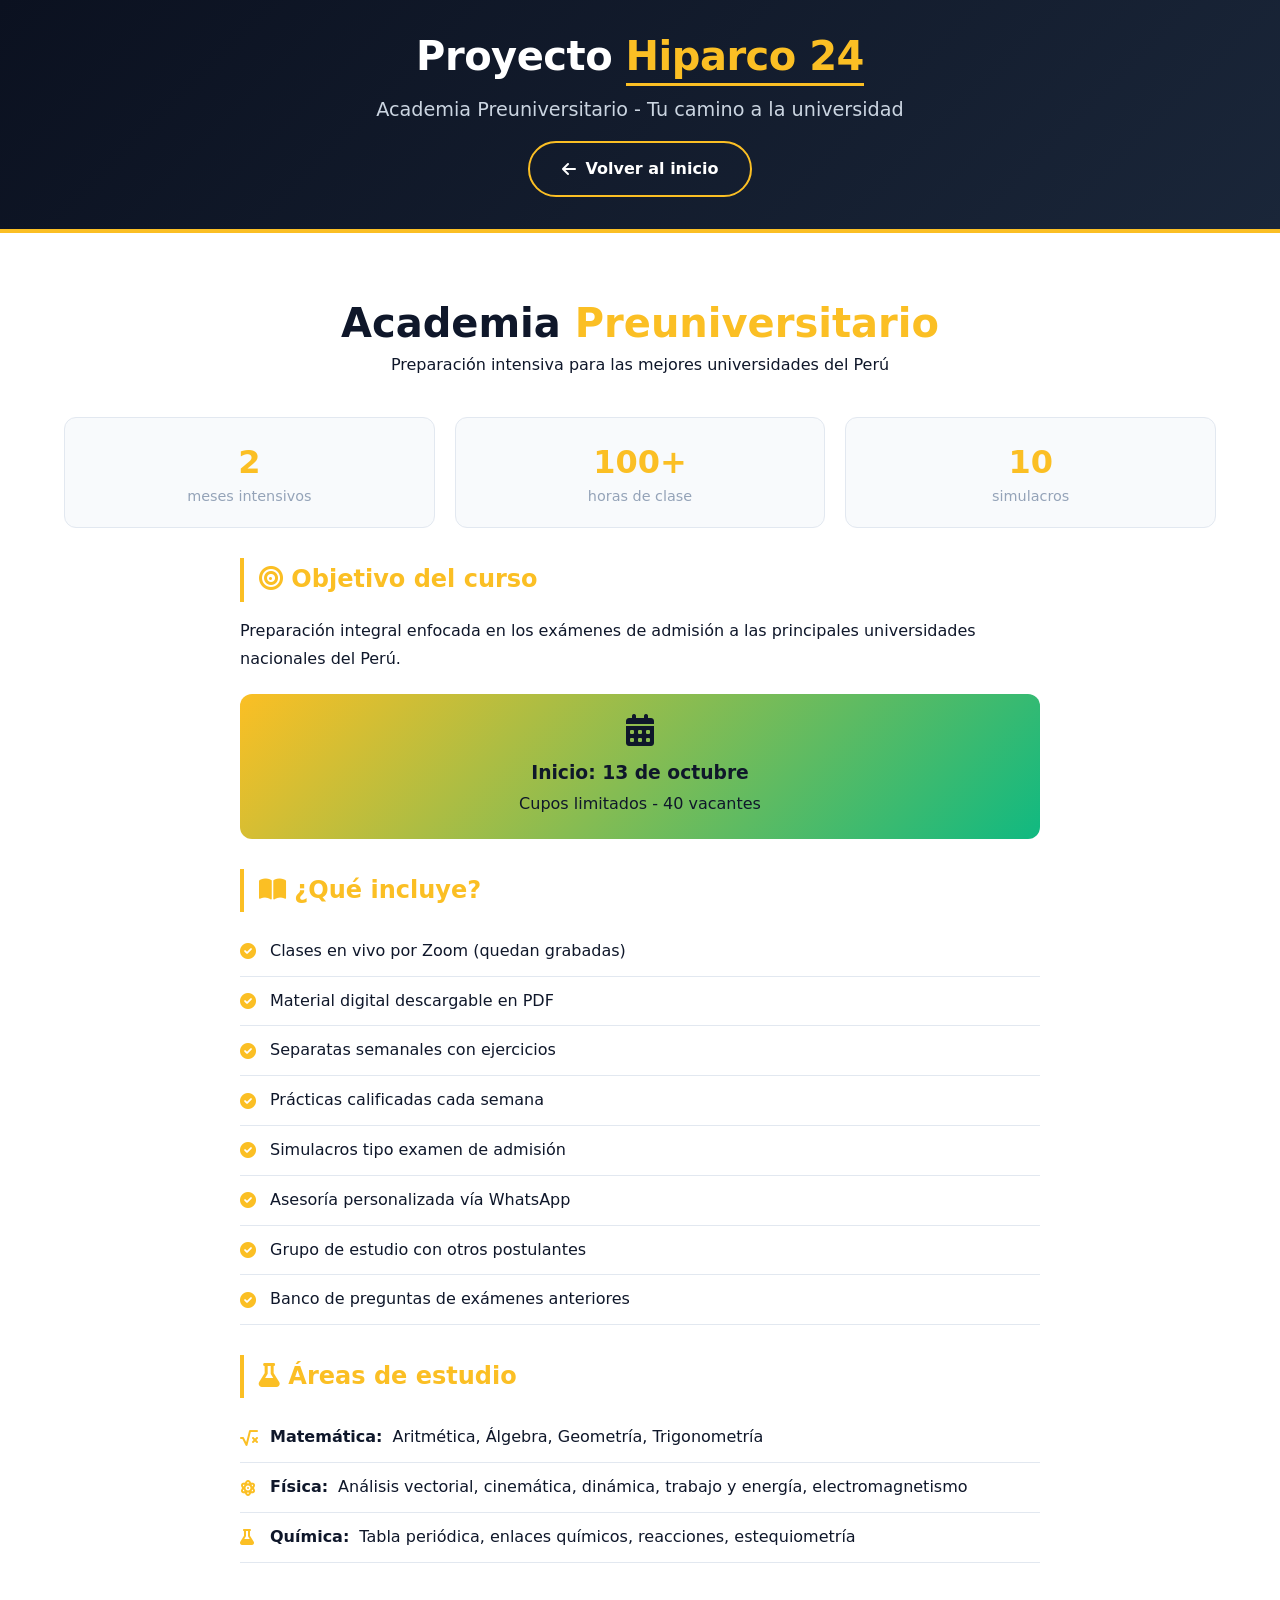
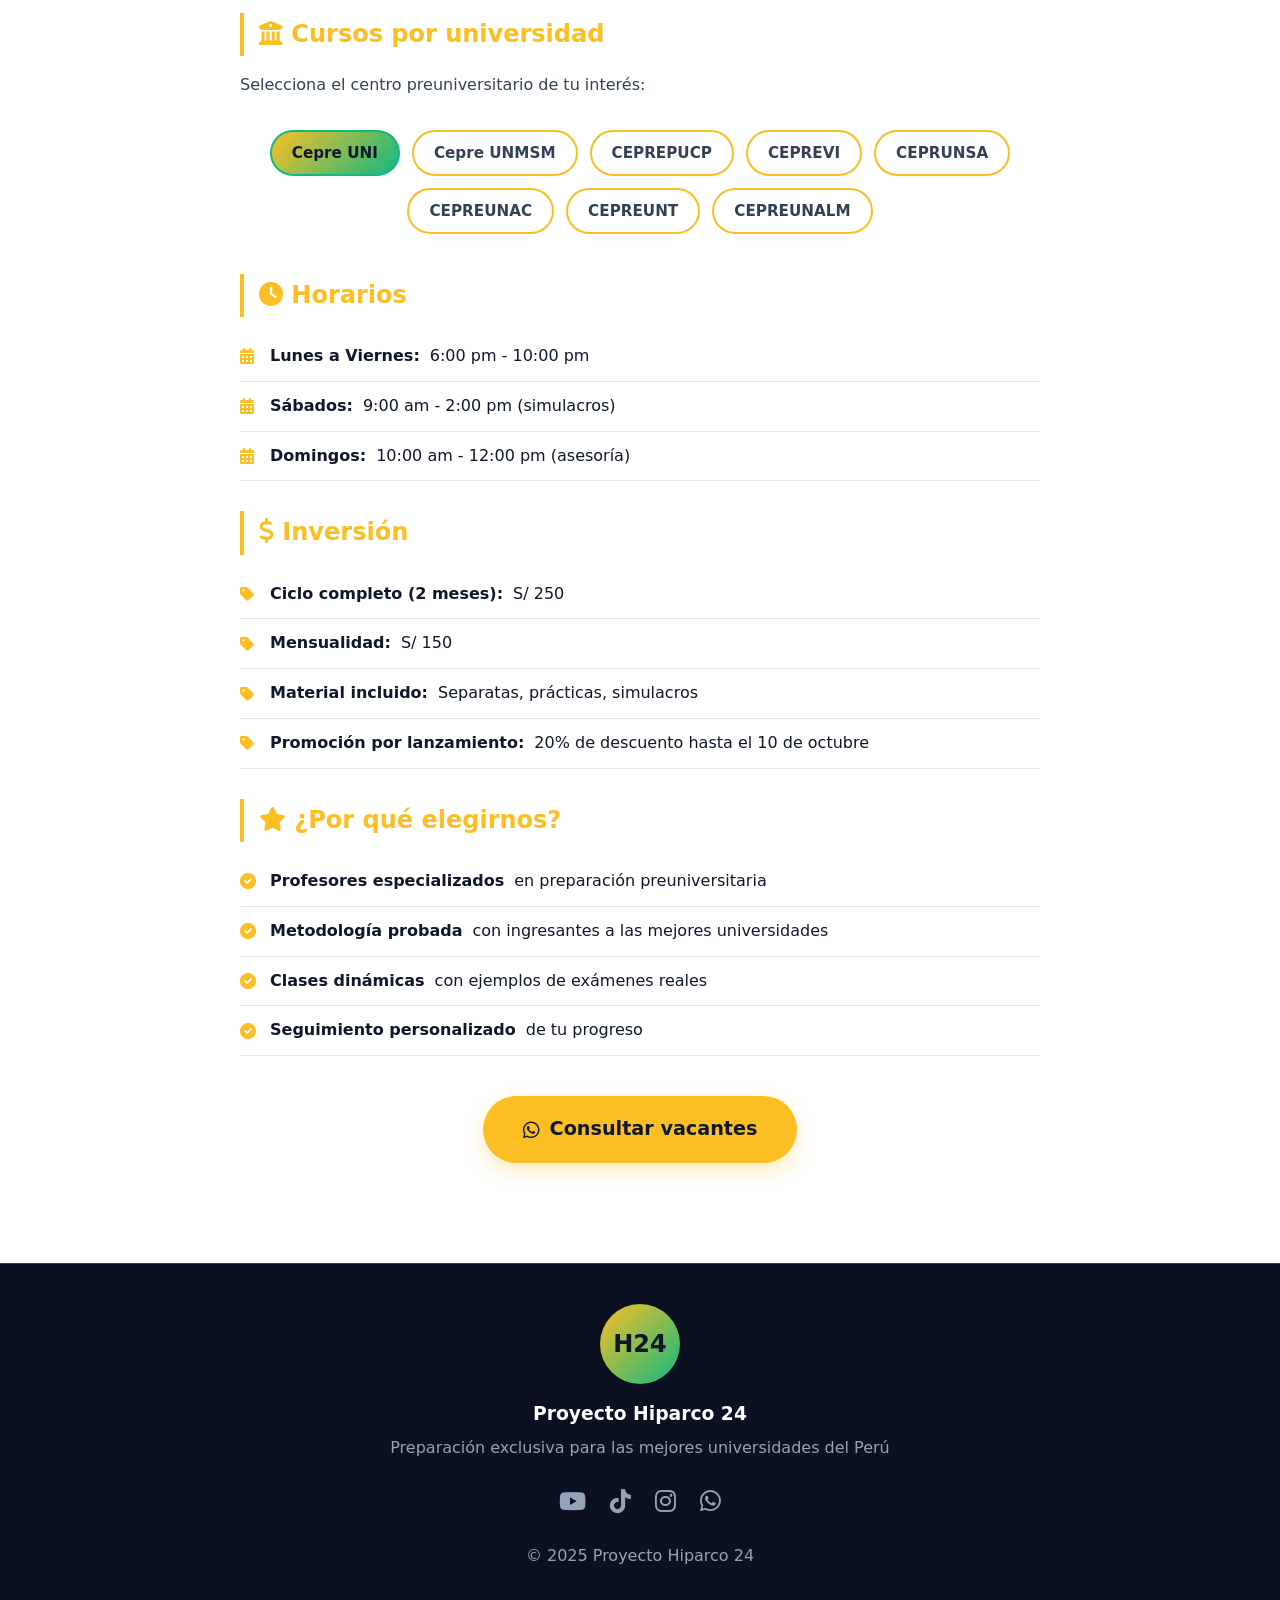
==== commit 695918e4: "Update academia-preuniversitario.html" ====
--- a/academia-preuniversitario.html
+++ b/academia-preuniversitario.html
@@ -253,6 +253,29 @@
             .uni-btn {
                 padding: 8px 12px;
                 font-size: 0.85rem;
+            }
+            .tema-link {
+                text-decoration: none;
+                color: var(--text-dark);
+                display: block;
+                width: 100%;
+                transition: var(--transition);
+            }
+            
+            .tema-link:hover {
+                color: var(--primary);
+                transform: translateX(5px);
+            }
+            
+            .tema-link i {
+                color: var(--secondary);
+                margin-left: 8px;
+                font-size: 0.8rem;
+                opacity: 0.7;
+            }
+            
+            .tema-link:hover i {
+                opacity: 1;
             }
         }
     </style>
@@ -451,8 +474,8 @@
         nombre: "Cepre UNMSM",
         cursos: {
             trigonometria: [
-                { nombre: "Ángulo Trigonométrico", link: "https://youtu.be/07rkZDL_pdw?si=pCQdCNh847FSXtev" },
-                { nombre: "Sistemas de medición angular", link: "https://chat.deepseek.com/a/chat/s/070c71c5-a737-495d-9d7d-77933408d8e6" },
+                { nombre: "Ángulo Trigonométrico", link: "" },
+                { nombre: "Sistemas de medición angular", link: "" },
                 { nombre: "Conversión entre sistemas de medición angular", link: "" },
                 { nombre: "Longitud de arco", link: "" },
                 { nombre: "Área de un sector circular", link: "" },
@@ -543,13 +566,43 @@
                 { nombre: "Estadística básica", link: "" }
             ],
             geometria: [
-                { nombre: "Ángulos y triángulos", link: "" },
-                { nombre: "Semejanza de triángulos", link: "" },
-                { nombre: "Circunferencia", link: "" },
-                { nombre: "Geometría del espacio", link: "" },
-                { nombre: "Áreas y volúmenes", link: "" },
-                { nombre: "Geometría analítica", link: "" }
-            ],
+                { nombre: "Segmentos", link: "" },
+                { nombre: "Ángulos", link: "" },
+                { nombre: "Clasificación de Ángulos", link: "" },
+                { nombre: "Triángulos", link: "" },
+                { nombre: "Teoremas fundamentales de los Triángulos", link: "" },
+                { nombre: "Semejanza de Triángulos", link: "" },
+                { nombre: "Congruencia de Triángulos", link: "" },
+                { nombre: "Líneas Notables", link: "" },
+                { nombre: "Triángulo Rectángulo y teorema de Pitágoras", link: "" },
+                { nombre: "Relaciones Métricas en Triángulos Rectángulos", link: "" },
+                { nombre: "Relaciones Métricas en Triángulos Oblicuángulos", link: "" },
+                { nombre: "Cuadriláteros", link: "" },
+                { nombre: "Polígonos", link: "" },
+                { nombre: "Polígonos Regulares", link: "" },
+                { nombre: "Circunferencia y Círculo", link: "" },
+                { nombre: "Ángulos asociados a la circunferencia", link: "" },
+                { nombre: "Relaciones Métricas en la Circunferencia", link: "" },
+                { nombre: "Segmentos Proporcionales", link: "" },
+                { nombre: "Puntos Notables", link: "" },
+                { nombre: "Área de regiones Triangulares", link: "" },
+                { nombre: "Área de regiones Cuadrangulares", link: "" },
+                { nombre: "Relación de Áreas", link: "" },
+                { nombre: "Área de regiones Circulares", link: "" },
+                { nombre: "Área de regiones poligonales", link: "" },
+                { nombre: "Longitud de una Circunferencia", link: "" },
+                { nombre: "Geometría del Espacio", link: "" },
+                { nombre: "Ángulo Diedro y Triedro", link: "" },
+                { nombre: "Poliedros Regulares", link: "" },
+                { nombre: "Pirámide", link: "" },
+                { nombre: "Cono", link: "" },
+                { nombre: "Prisma", link: "" },
+                { nombre: "Cubo", link: "" },
+                { nombre: "Esfera", link: "" },
+                { nombre: "Cilindro", link: "" },
+                { nombre: "Geometría Analítica", link: "" },
+                { nombre: "Figuras de revolución", link: "" }
+            ]
             quimica: [
                 { nombre: "Tabla periódica", link: "" },
                 { nombre: "Enlaces químicos", link: "" },
@@ -959,7 +1012,13 @@
                     <div class="temas-lista">
                         <ul>
                             ${uni.cursos[curso.key].map(tema => {
-                                return `<li>${tema.nombre}</li>`;
+                                if (tema.link && tema.link !== "") {
+                                    // Si tiene link, crear un enlace clickeable
+                                    return `<li><a href="${tema.link}" target="_blank" class="tema-link">${tema.nombre} <i class="fas fa-external-link-alt"></i></a></li>`;
+                                } else {
+                                    // Si no tiene link, solo mostrar el texto
+                                    return `<li>${tema.nombre}</li>`;
+                                }
                             }).join('')}
                         </ul>
                     </div>
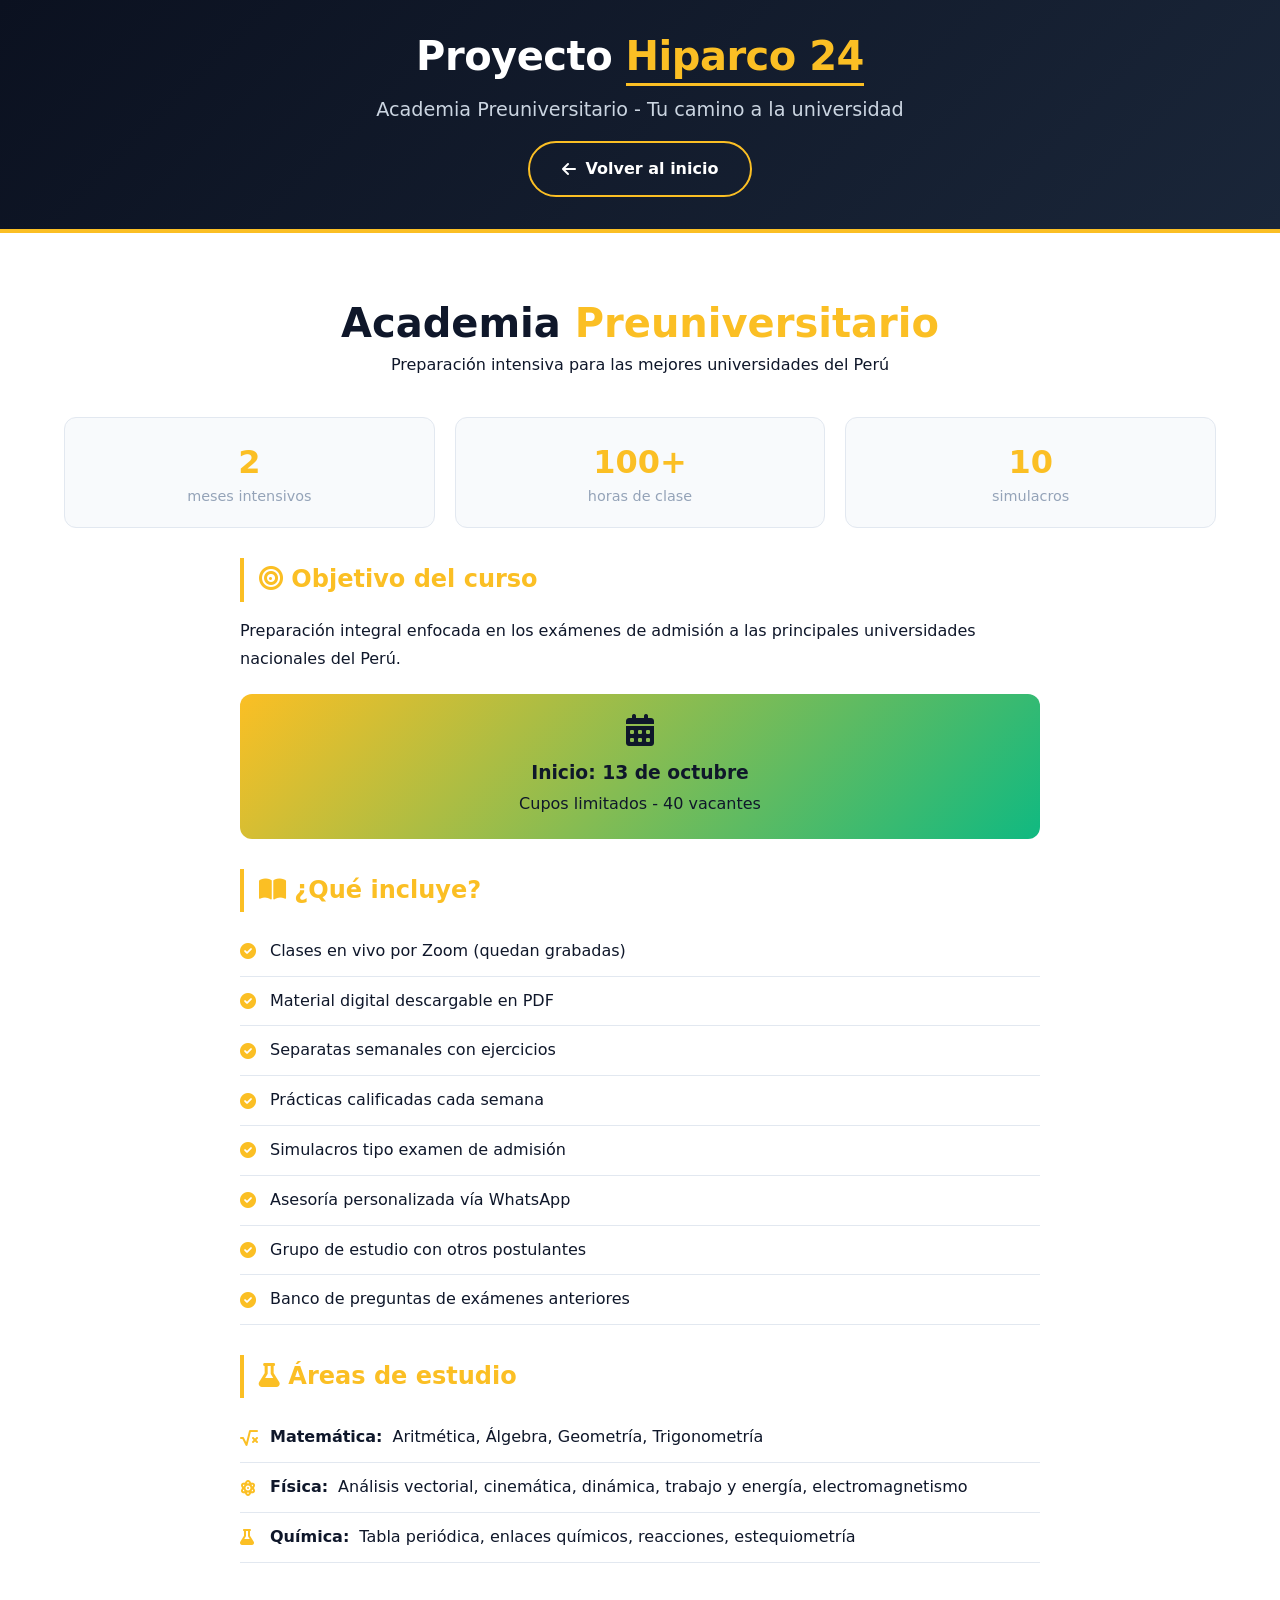
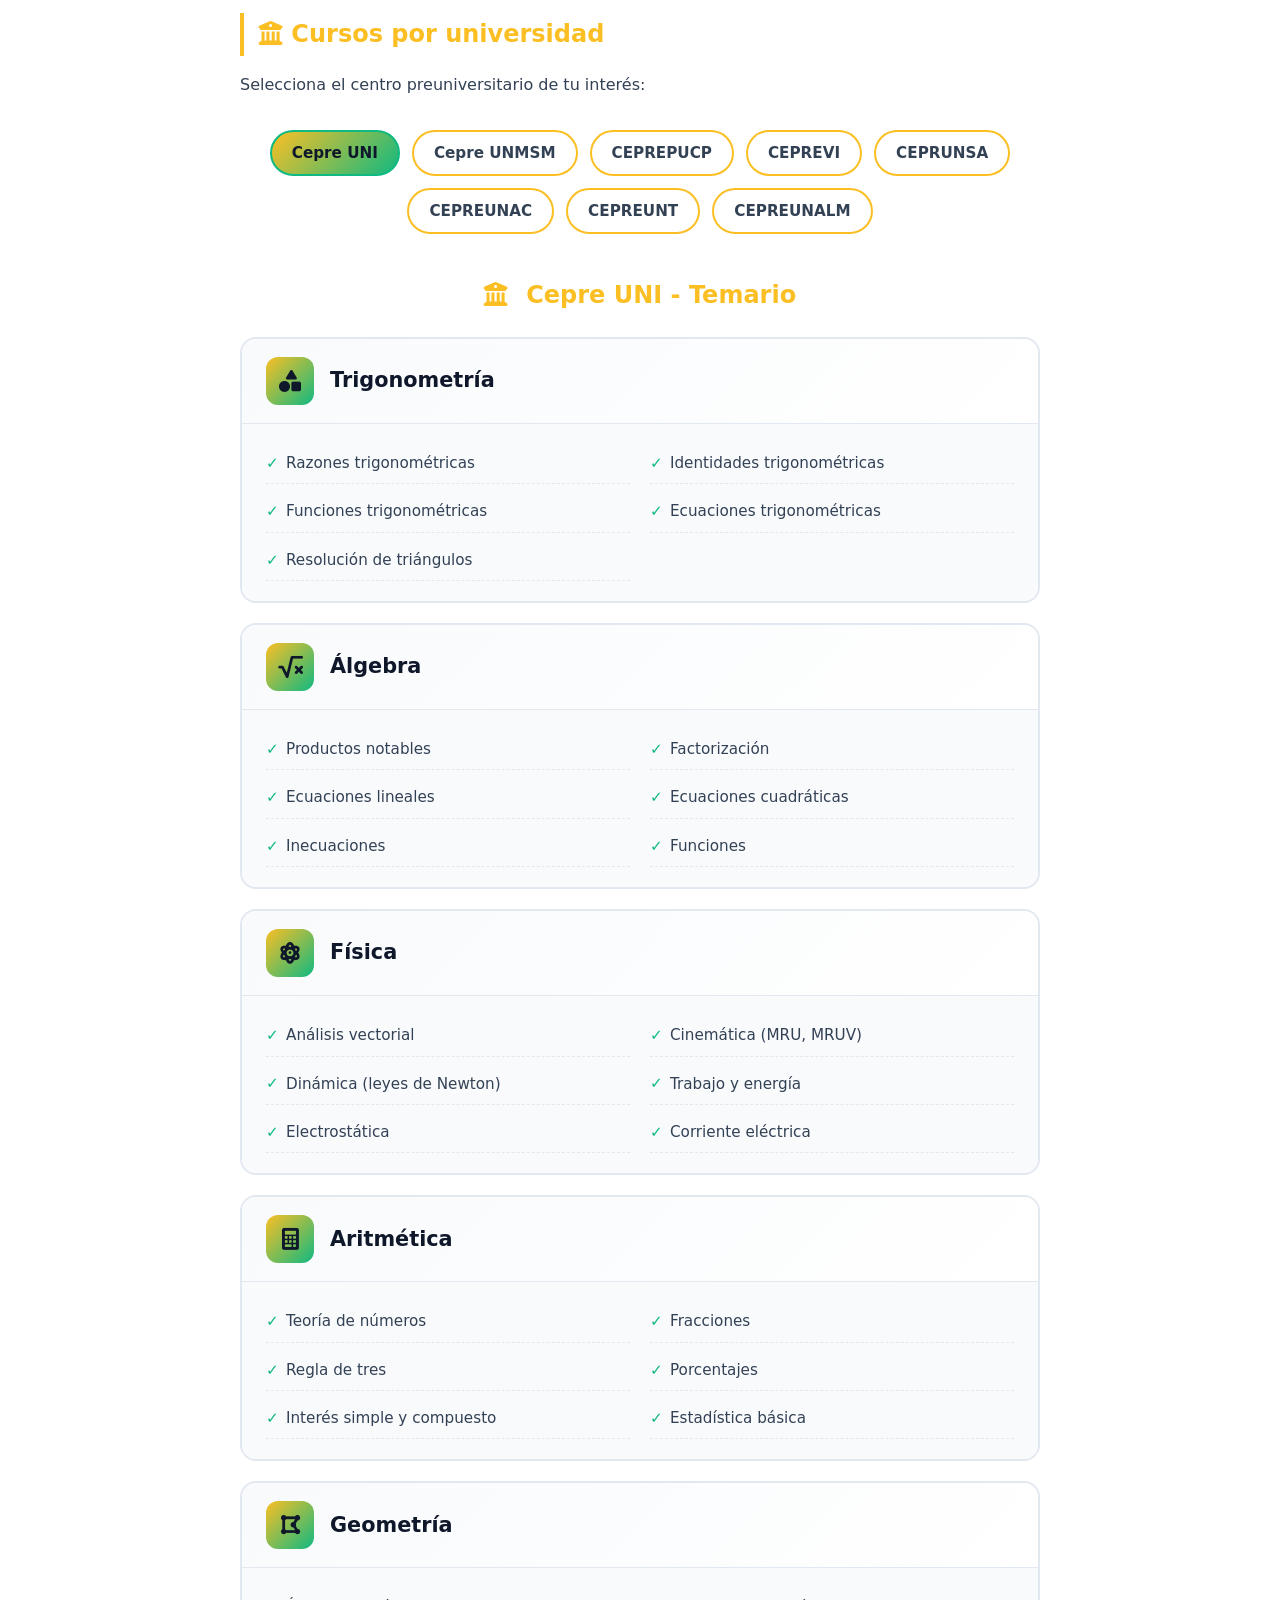
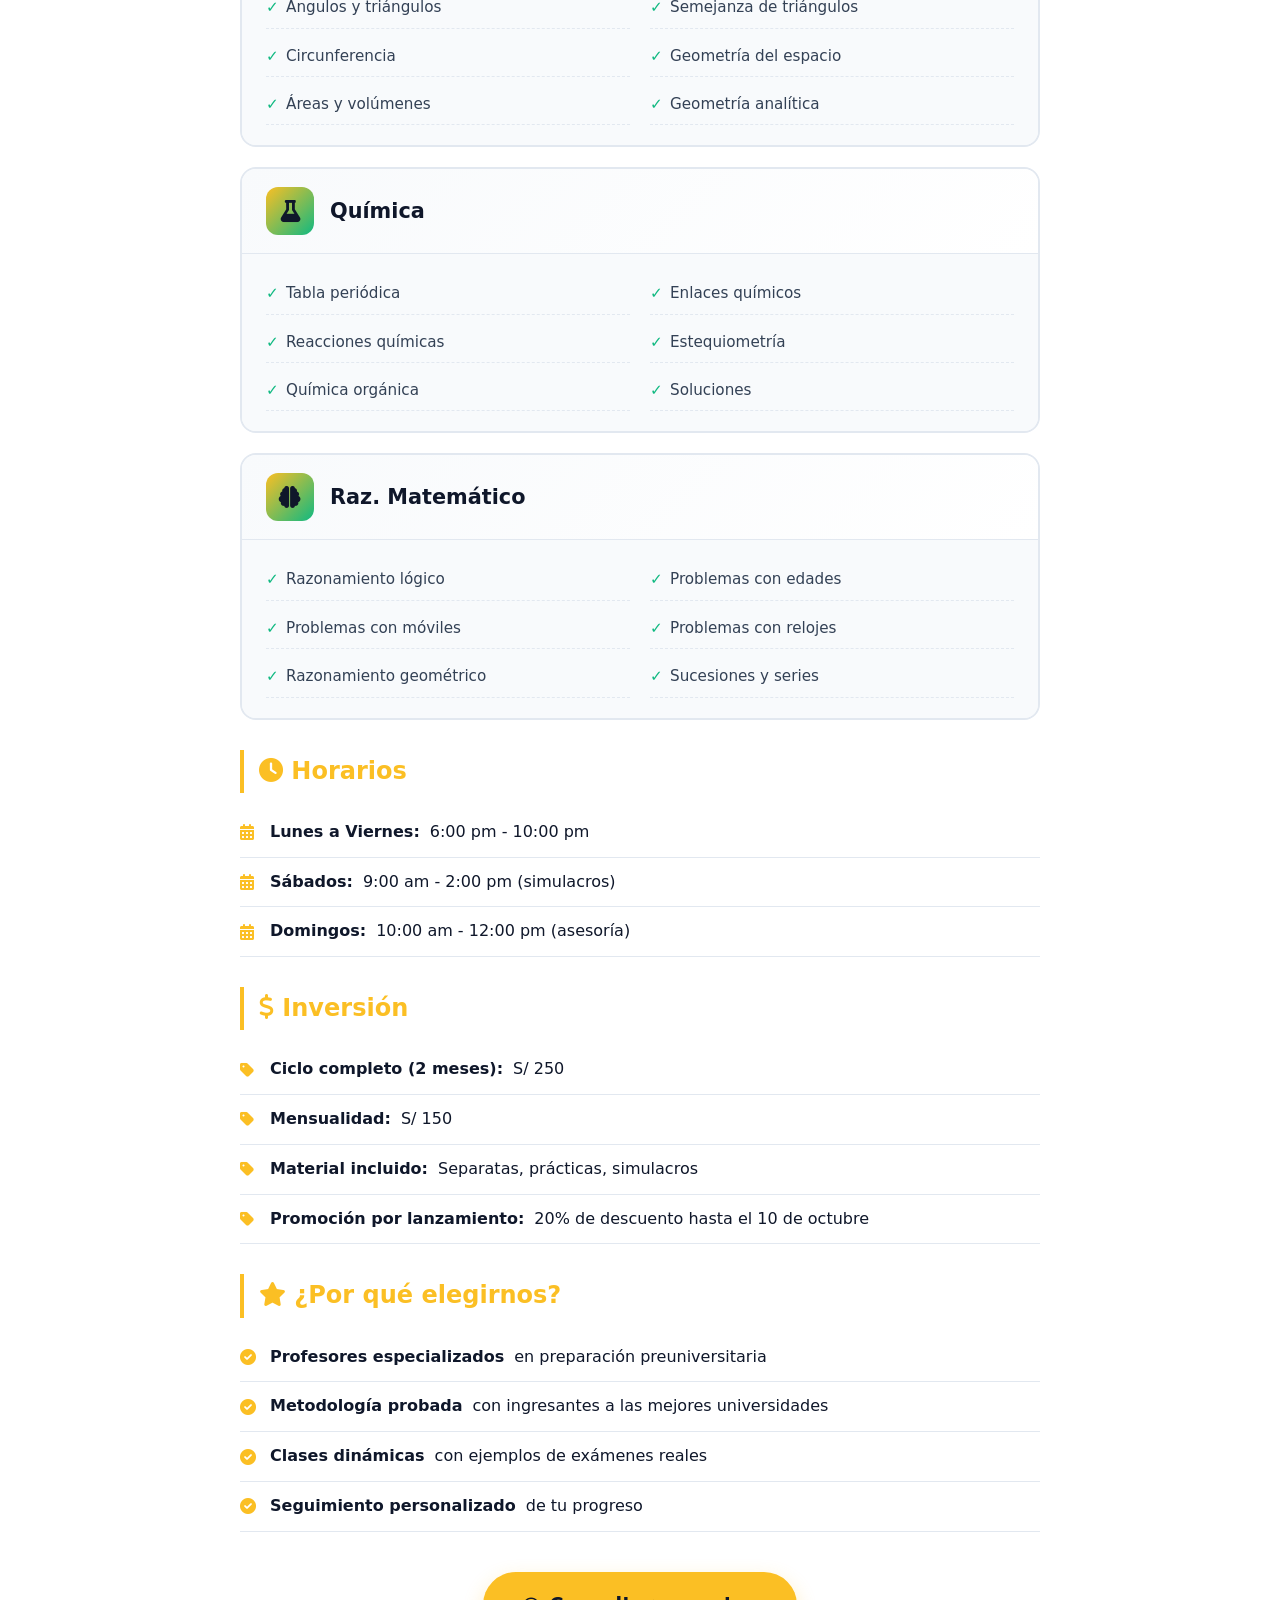
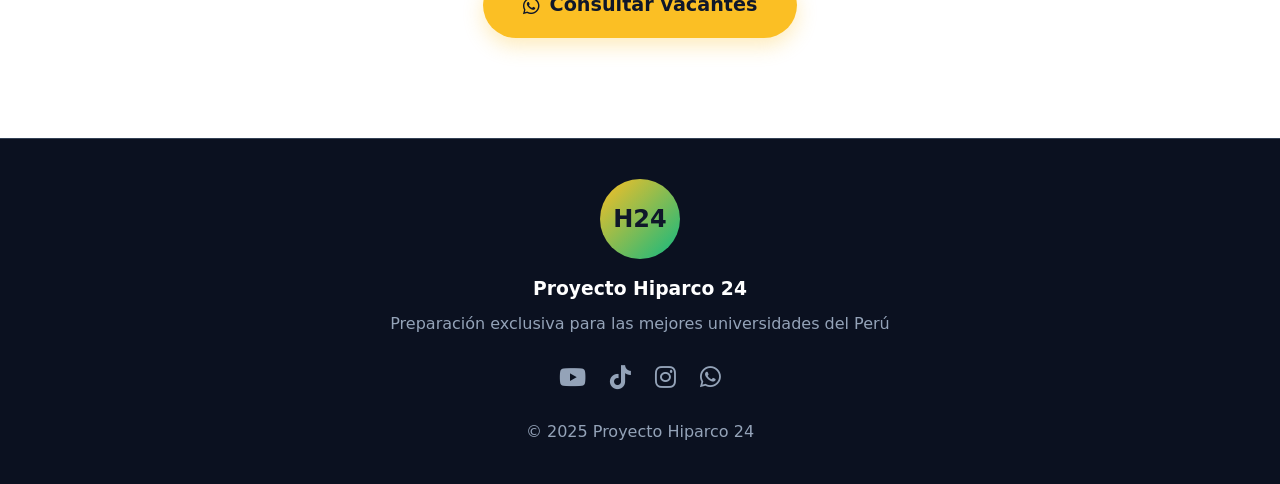
==== commit 73f5a18d: "Update academia-preuniversitario.html" ====
--- a/academia-preuniversitario.html
+++ b/academia-preuniversitario.html
@@ -602,7 +602,7 @@
                 { nombre: "Cilindro", link: "" },
                 { nombre: "Geometría Analítica", link: "" },
                 { nombre: "Figuras de revolución", link: "" }
-            ]
+            ],
             quimica: [
                 { nombre: "Tabla periódica", link: "" },
                 { nombre: "Enlaces químicos", link: "" },
